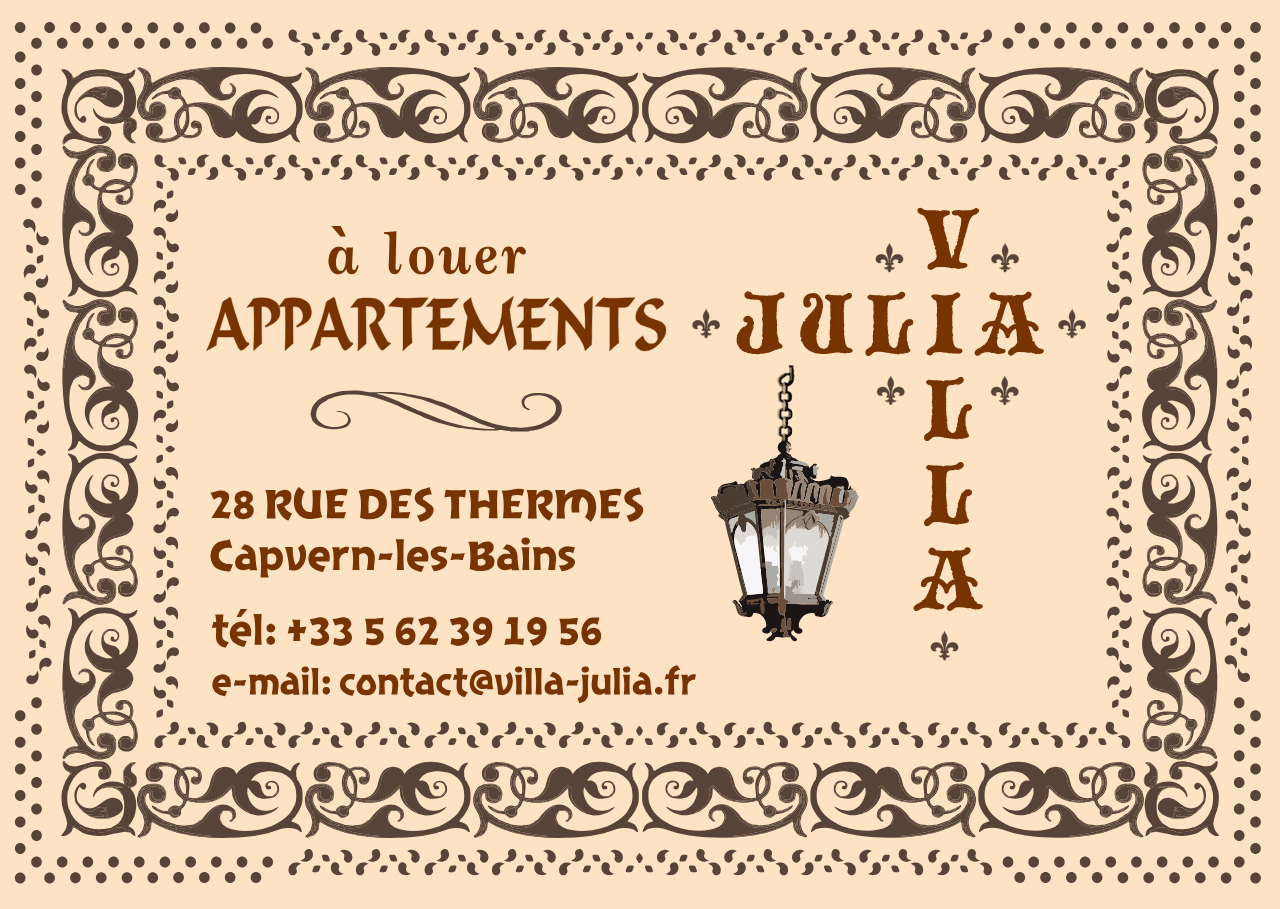
==== index.html @ 1af9531e "Add files via upload" ====
<!DOCTYPE html>
<html lang="fr">
<head>
    <meta charset="utf-8">
    <title>Villa Julia</title>
    <meta name="robots" content="index,follow">
    <meta name="description" id="description" property="description" content="Villa Julia">
    <meta name="viewport" content="width=device-width, initial-scale=1.0, maximum-scale=1.0, user-scalable=0">
    <style>
        body, html {
            margin: 0;
            padding: 0;
            width:100%;
            height: 100%;
            background:rgb(253,226,195);
        }

        img {width:100%;}
    </style>
</head>
<body>
    <img src="cartedevisite.svg">
</body>
</html>
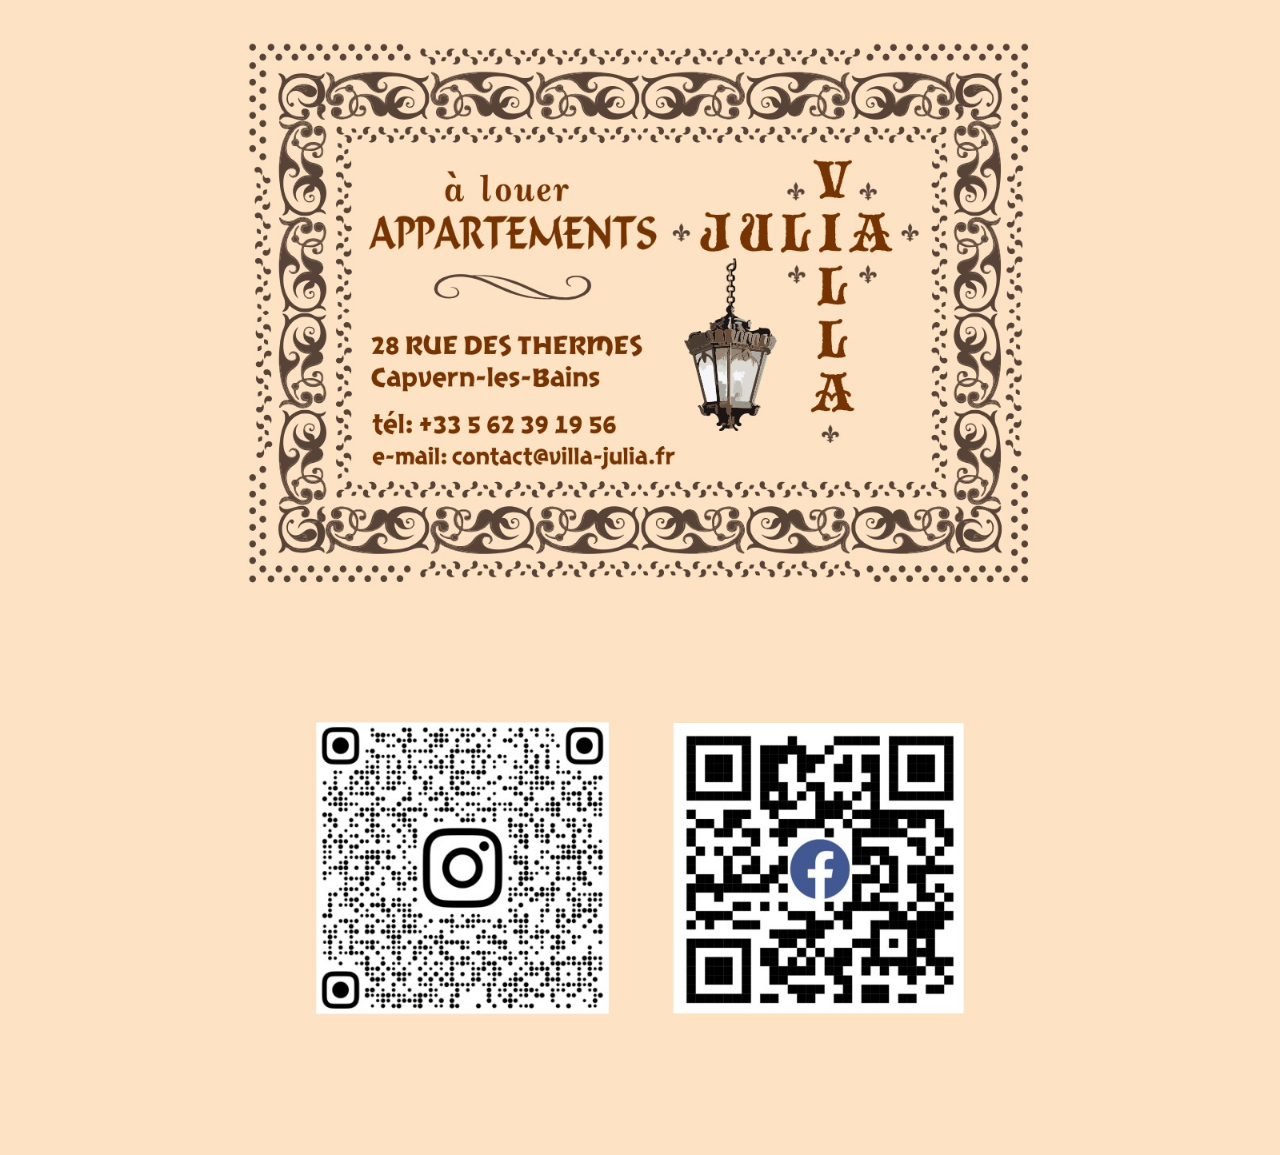
==== commit 01d7e0a8: "Add files via upload" ====
--- a/index.html
+++ b/index.html
@@ -13,12 +13,19 @@
             width:100%;
             height: 100%;
             background:rgb(253,226,195);
+            text-align:center;
         }
 
-        img {width:100%;}
+        img {width:800px;margin-top:30px;}
+
+        @media screen and (max-width: 800px) {
+            img{width:90%; margin:5%;}
+}
+
+
     </style>
 </head>
 <body>
-    <img src="cartedevisite.svg">
+    <img src="2.jpg">
 </body>
 </html>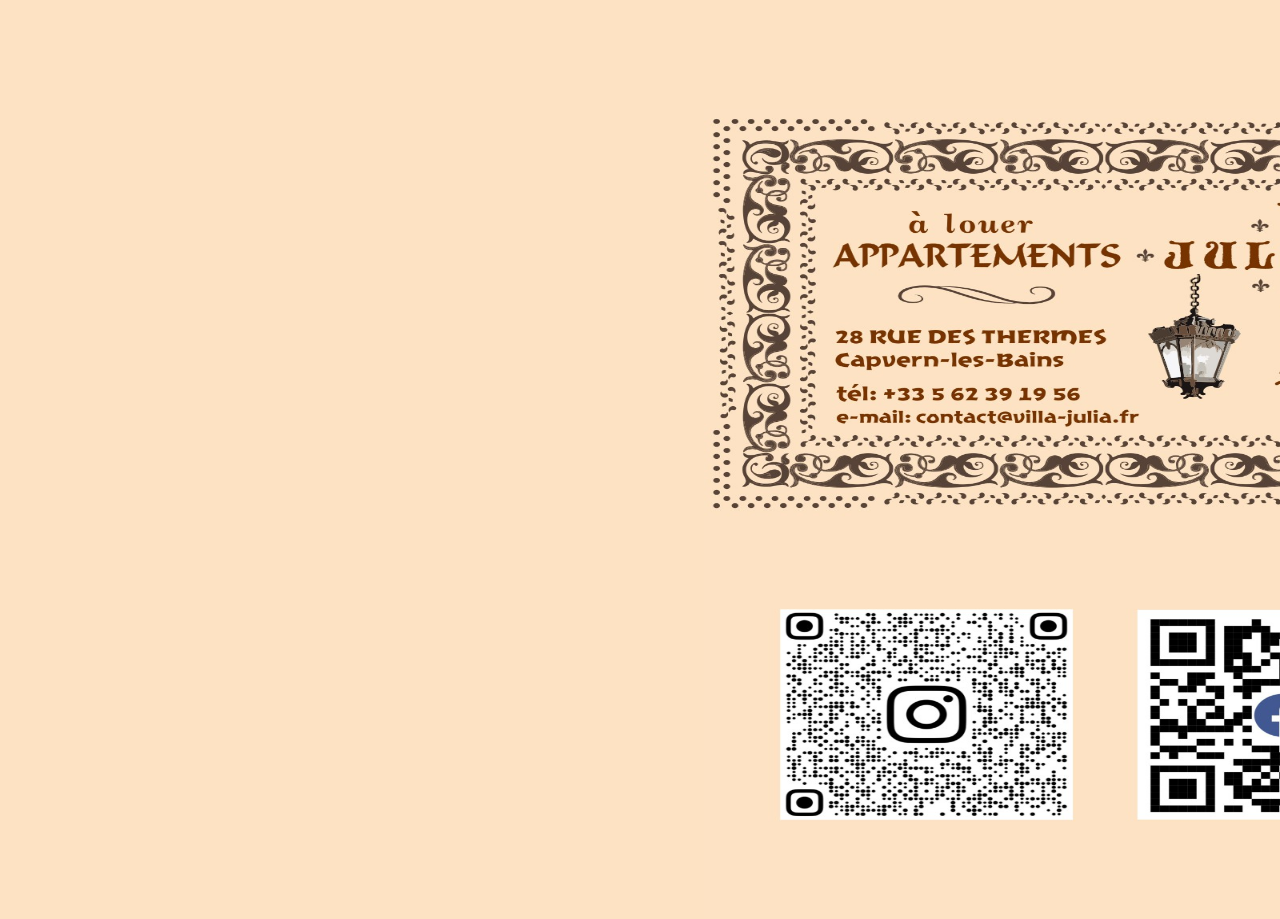
==== commit 2795cc3e: "Add files via upload" ====
--- a/index.html
+++ b/index.html
@@ -14,13 +14,12 @@
             height: 100%;
             background:rgb(253,226,195);
             text-align:center;
+            position:relative
         }
 
-        img {width:800px;margin-top:30px;}
+        img {position:absolute; margin:5%; width:800px; max-width:90%; max-height:90vh; top: 50%; transform: translateY(-50%) ;}
 
-        @media screen and (max-width: 800px) {
-            img{width:90%; margin:5%;}
-}
+
 
 
     </style>
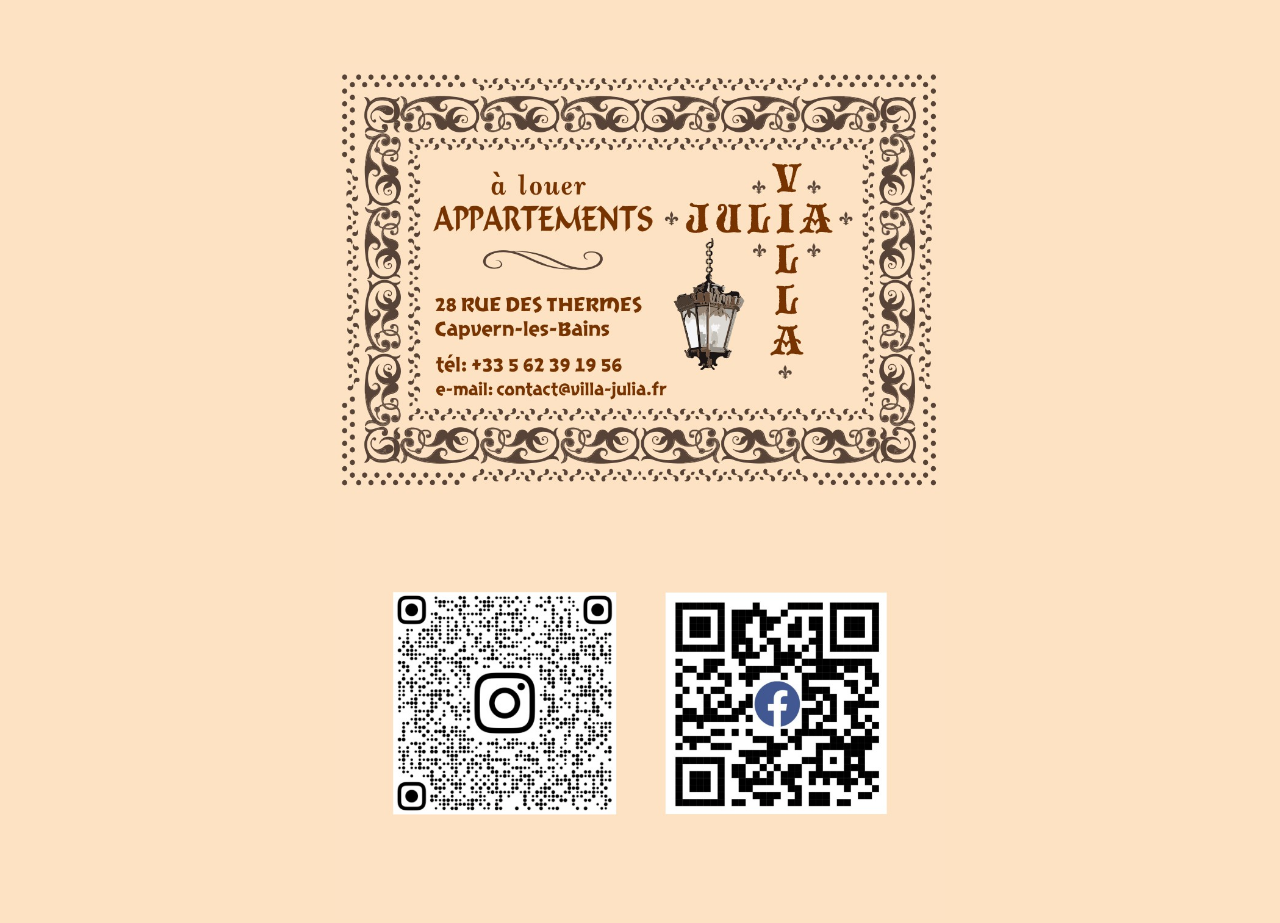
==== commit bb652c4d: "Add files via upload" ====
--- a/index.html
+++ b/index.html
@@ -14,10 +14,9 @@
             height: 100%;
             background:rgb(253,226,195);
             text-align:center;
-            position:relative
         }
 
-        img {position:absolute; margin:5%; width:800px; max-width:90%; max-height:90vh; top: 50%; transform: translateY(-50%) ;}
+        img {margin:5% auto 0 auto; max-width:100%; max-height:95vh; /* top: 50%; transform: translateY(-50%) ;*/ }
 
 
 
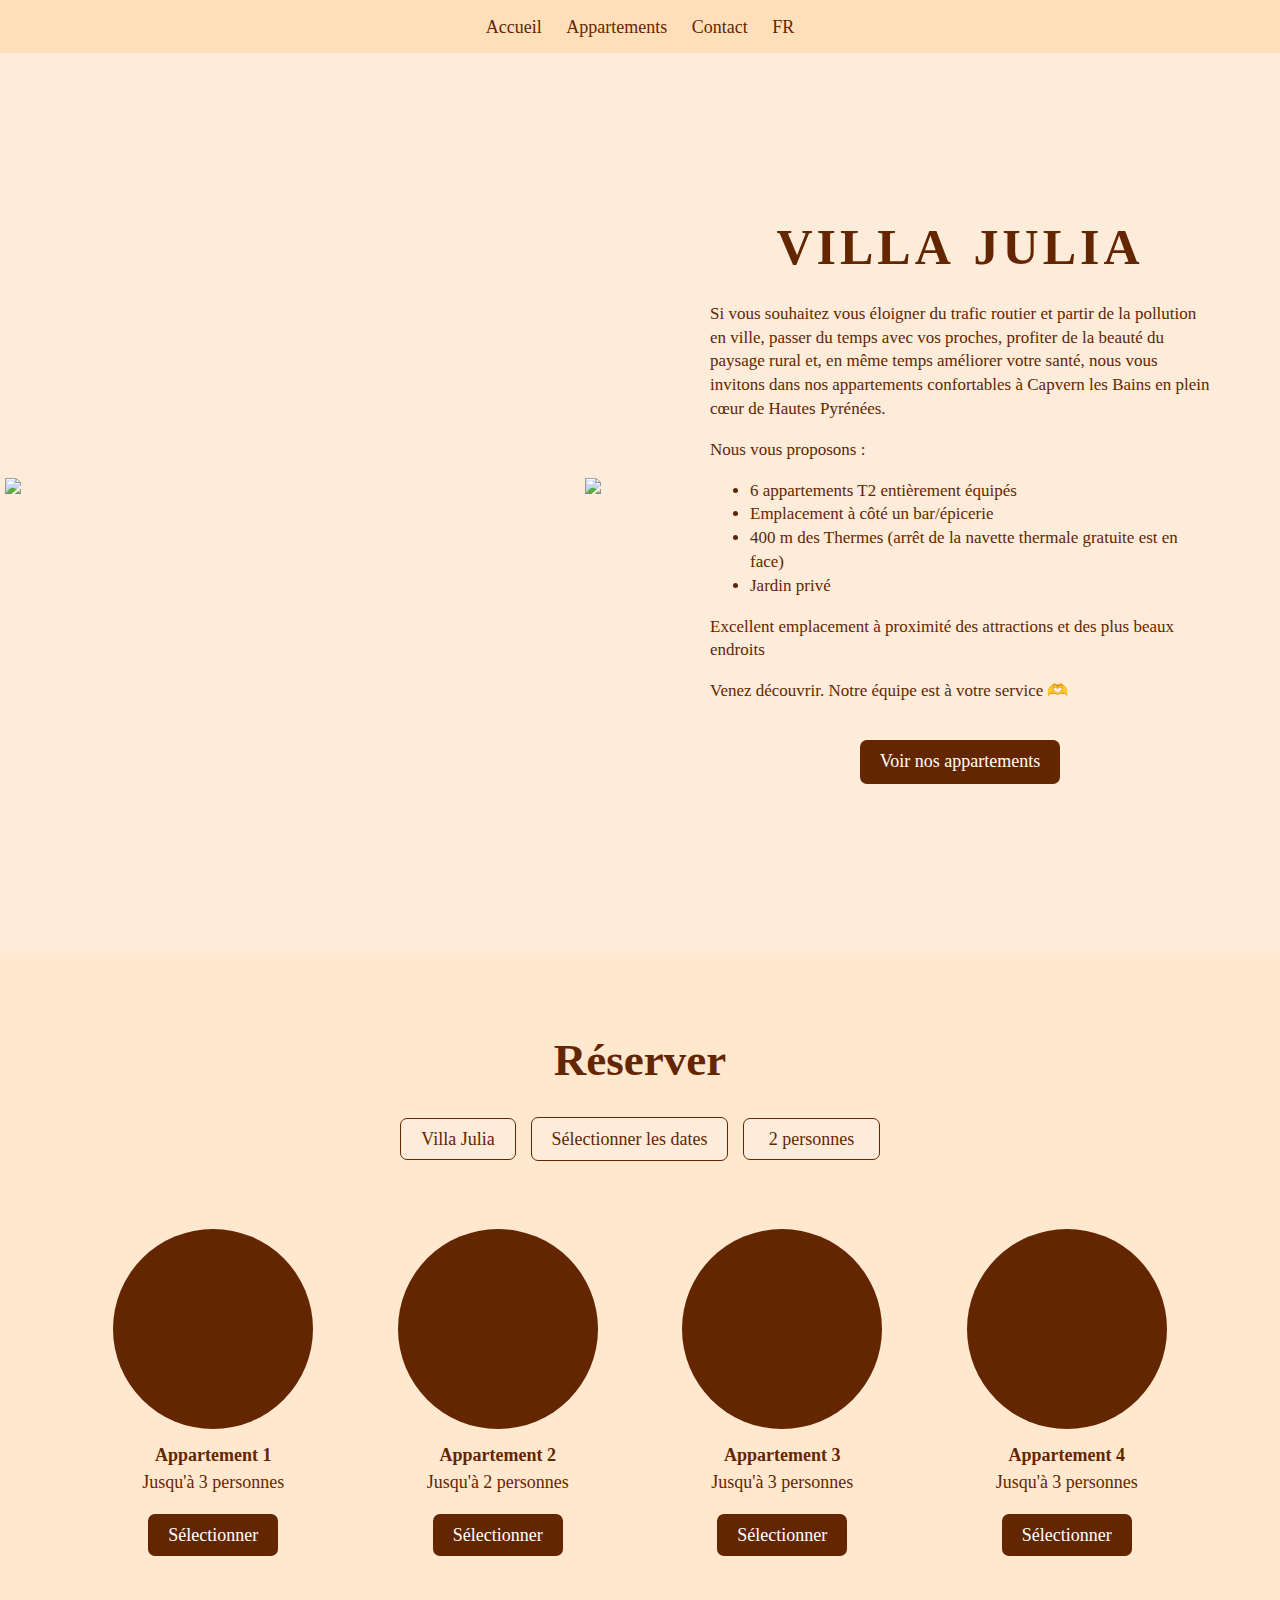
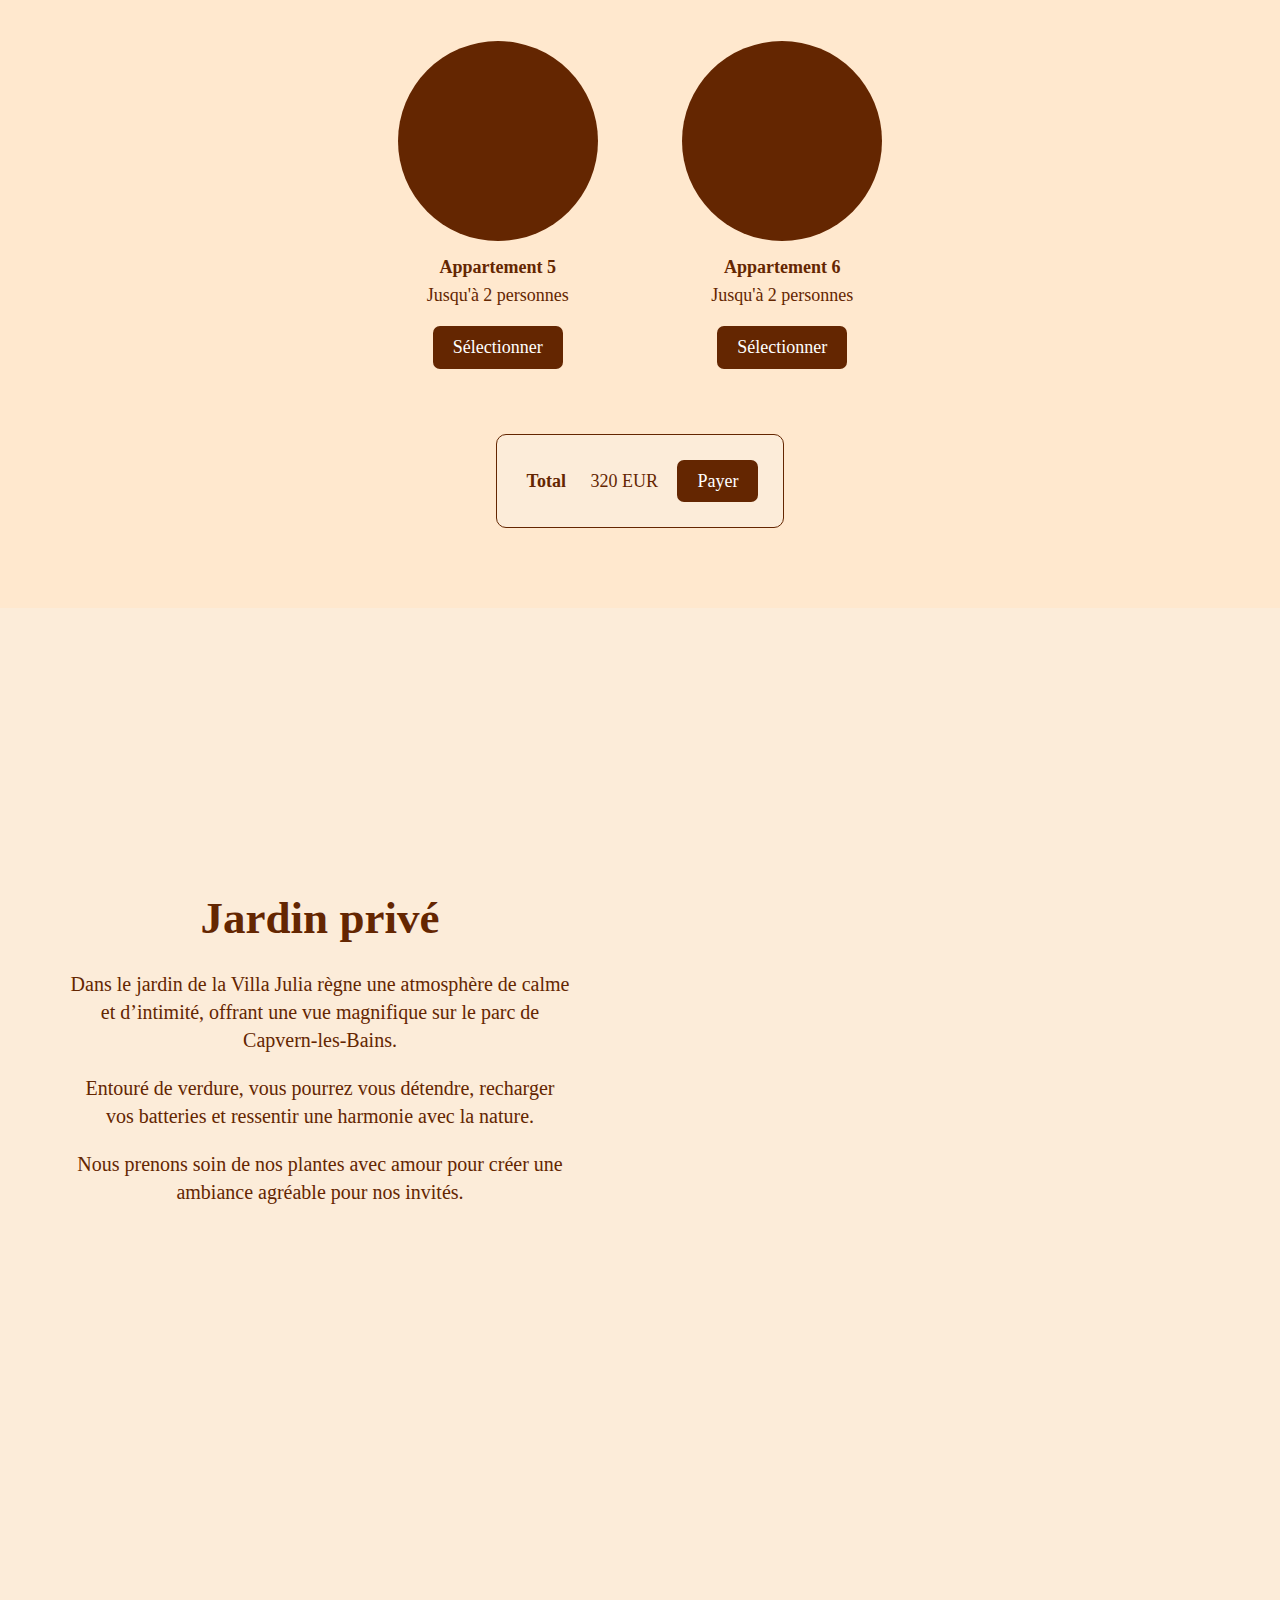
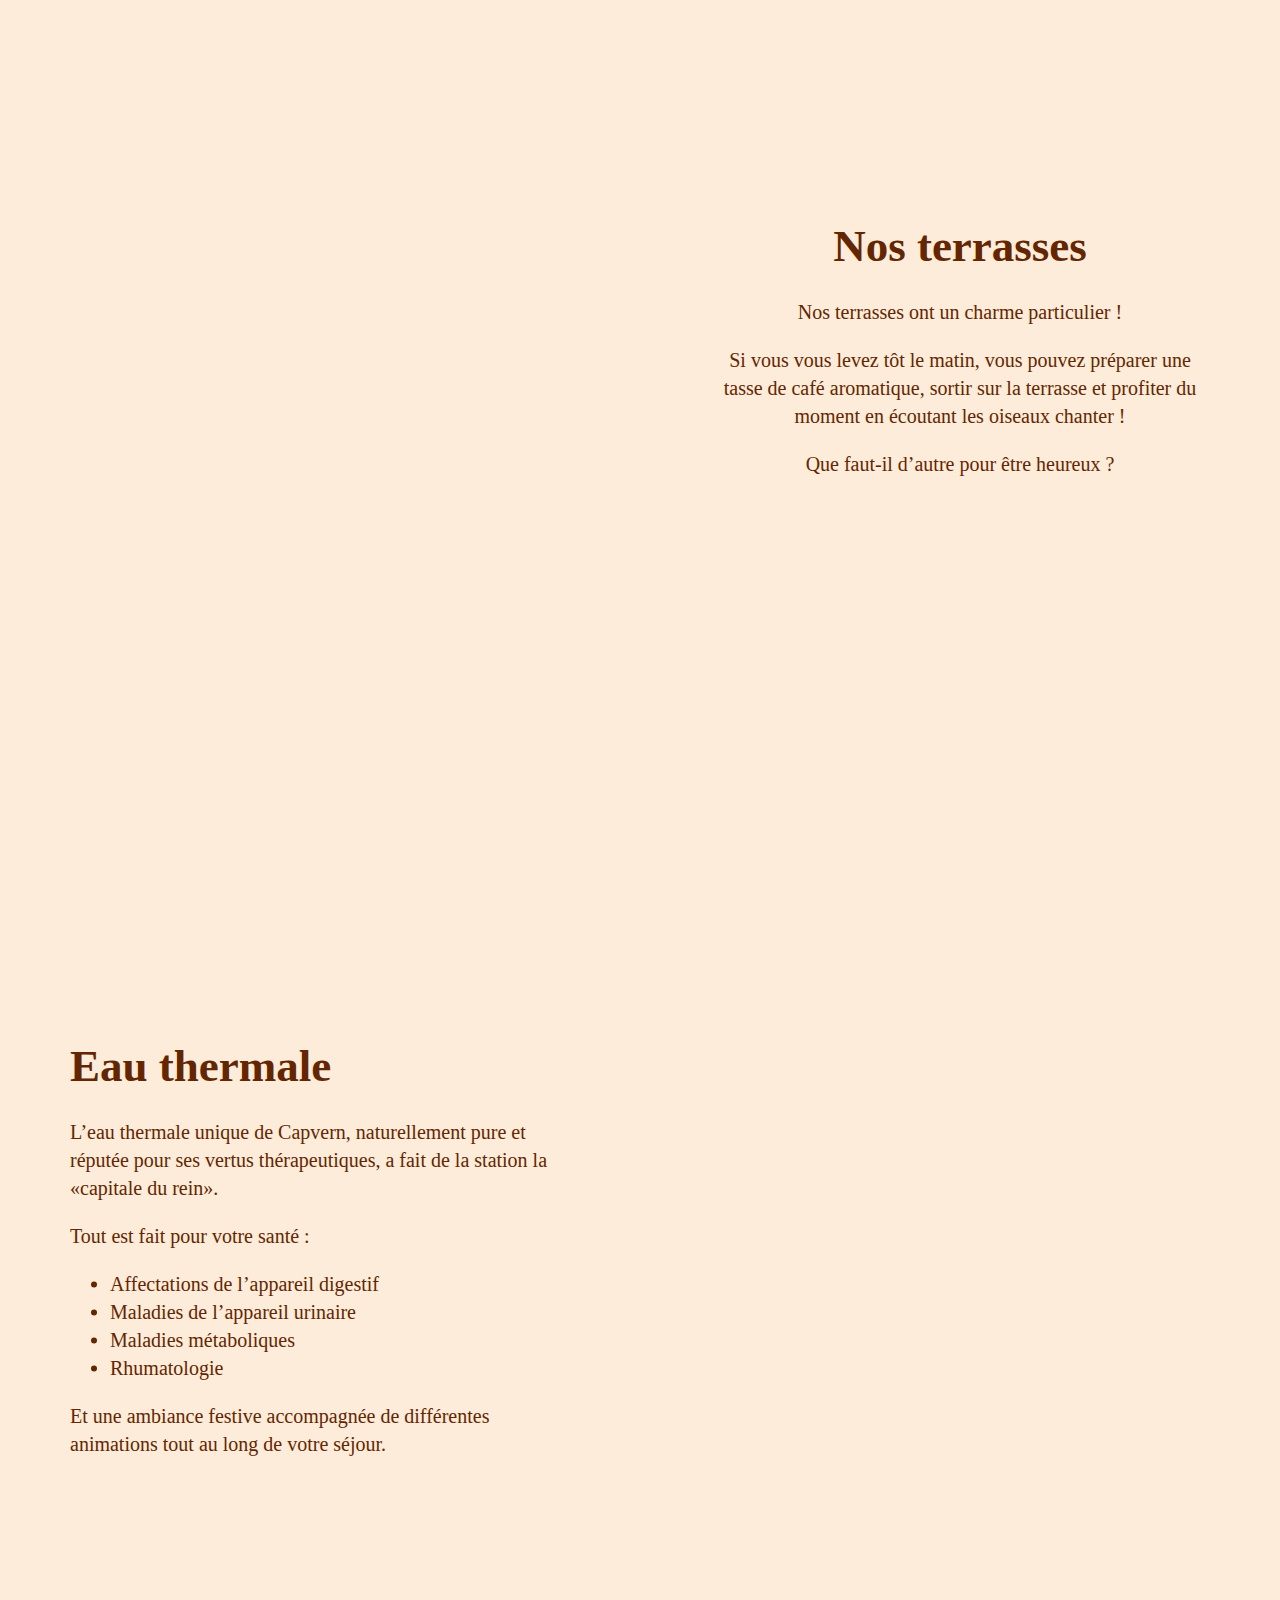
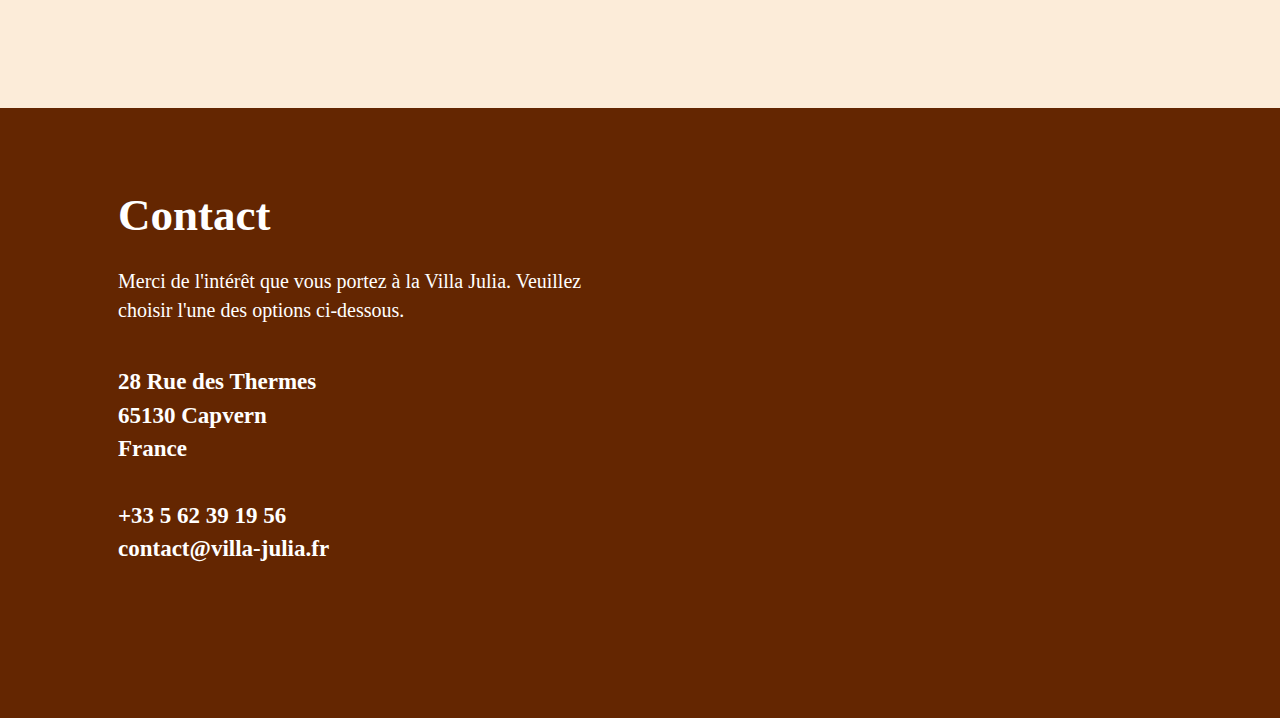
==== commit eb658cfd: "Add files via upload" ====
--- a/index.html
+++ b/index.html
@@ -1,29 +1,536 @@
 <!DOCTYPE html>
 <html lang="fr">
 <head>
-    <meta charset="utf-8">
-    <title>Villa Julia</title>
-    <meta name="robots" content="index,follow">
-    <meta name="description" id="description" property="description" content="Villa Julia">
-    <meta name="viewport" content="width=device-width, initial-scale=1.0, maximum-scale=1.0, user-scalable=0">
-    <style>
-        body, html {
-            margin: 0;
-            padding: 0;
-            width:100%;
-            height: 100%;
-            background:rgb(253,226,195);
-            text-align:center;
-        }
-
-        img {margin:5% auto 0 auto; max-width:100%; max-height:95vh; /* top: 50%; transform: translateY(-50%) ;*/ }
-
-
-
-
-    </style>
+<meta charset="utf-8">
+<title>Villa Julia</title>
+<meta name="robots" content="index,follow">
+<meta name="description" id="description" property="description" content="Villa Julia">
+<meta name="viewport" content="width=device-width, initial-scale=1.0, maximum-scale=1.0, user-scalable=0">
+<style>
+
+@font-face {
+  font-family: 'BlackmoorCom'; /* Nom que vous donnerez à la police */
+  src: url('BlackmoorCom/BlackmoorCom.woff2') format('woff2'), /* Chemin vers la police */
+       url('BlackmoorCom/BlackmoorCom.woff') format('woff'), /* Fournir plusieurs formats pour une meilleure compatibilité */
+       url('BlackmoorCom/BlackmoorCom.ttf') format('truetype');
+  font-weight: normal; /* Poids de la police */
+  font-style: normal; /* Style de la police */
+}
+
+:root {
+--beige: rgb(252, 236, 217);
+--beige2: rgb(255, 232, 206);
+--beige3: rgb(255, 223, 186);
+--bleu: rgb(0, 69, 92);
+--marron: rgb(100,38,1);
+}
+
+body, html {
+font-family: -apple-system, BlinkMacSystemFont, "Segoe UI", Roboto, Oxygen-Sans, Ubuntu, Cantarell, "Helvetica Neue", sans-serif;
+font-family: Georgia, "Palatino Linotype", "Book Antiqua", Palatino, "Cambria", "Garamond", "Bodoni MT", Times, "Times New Roman", serif;
+margin: 0;
+padding: 0;
+width:100%;
+height: 100%;
+background:var(--beige);
+line-height:0;
+}
+select {appearance: none; -moz-appearance: none; -webkit-appearance: none; border: 0; padding: 0; margin: 0; background: transparent; color: inherit; font-family: Georgia, "Palatino Linotype", "Book Antiqua", Palatino, "Cambria", "Garamond", "Bodoni MT", Times, "Times New Roman", serif; }
+a {text-decoration:none; color:white;}
+
+h1 {font-family: Georgia, "Palatino Linotype", "Book Antiqua", Palatino, "Cambria", "Garamond", "Bodoni MT", Times, "Times New Roman", serif; font-size:45px;  color:var(--marron); padding:0; margin:0; line-height:120%; margin-bottom:25px; }
+
+.photobg {position:relative; margin:0; width:50%; height:100vh; display:inline-block;  background-position: center; background-repeat: no-repeat; background-size: cover;}
+.bloc {position:relative; margin:0; width:50%; height:100vh; display:inline-block;  text-align:center;}
+.contenu {  margin:0 auto; width:500px; font-size:20px; color: var(--marron); line-height:1.4em; }
+.contenu img { width:200px; margin-bottom:15px;  }
+.mobile {display:none;}
+
+/* slider */
+.slider .precedent {position:absolute; top:calc(50% - 25px); left:5px; width:50px; cursor:pointer; }
+.slider .suivant {position:absolute; top:calc(50% - 25px); right:5px; width:50px; cursor:pointer; }
+
+@media screen and (min-width: 750px) {
+  .contenu {position:absolute; left:50%; top: 50%; transform: translateX(-50%) translateY(-50%) ;}
+}
+
+@media screen and (max-width: 1150px) {.contenu {width:400px;}}
+@media screen and (max-width: 950px) {.contenu {width:300px;}}
+
+@media screen and (max-width: 750px) {
+  .photobg {width:100%; height:100vh;}
+  .bloc {width:100%; height:auto; padding:0; margin:0; }
+  .contenu {width:calc(100% - 50px); padding:50px 25px; margin:0; }
+  .pc {display:none;}
+  .mobile {display:block;}
+  h1 {font-size:35px;}
+}
+
+.btn {display:inline-block; background:var(--marron); color:white; padding:10px 20px; margin:5px;  border-radius:7px; text-align:center;  }
+.btn-light {background:var(--beige); border:solid 1px var(--marron); color:var(--marron); }
+.btn:hover { cursor:pointer;}
+
+
+#menu {z-index:100; width:100%; background:var(--beige3); padding:25px 0; color:var(--marron); font-weight:400; font-size:18px; text-align:center; }
+#menu div, #menu a {margin:1px 10px; color:var(--marron); vertical-align:middle; display:inline-block; }
+#menu span:hover, #menu a:hover {cursor:pointer; /*border-bottom:solid 2px white;*/ text-decoration:underline;  }
+
+#accueil {text-align:center;}
+#accueil h1 {font-family: 'BlackmoorCom', Georgia, "Palatino Linotype", "Book Antiqua", Palatino, "Cambria", "Garamond", "Bodoni MT", Times, "Times New Roman", serif; text-transform:uppercase; font-size:50px;  letter-spacing:4px; word-spacing:5px; margin-bottom:25px; text-align:center;}
+#accueil .contenu {font-size:17px;}
+#accueil .btn {margin-top:20px; font-size:18px;}
+#accueil p, ul {text-align:left;}
+
+@media screen and (max-width: 700px) {
+#accueil h1 {font-size:45px;}
+}
+
+
+
+#apppartements { color:var(--marron); width:calc(100% - 80px); background:var(--beige2); text-align:center; padding:80px 40px; font-size:18px; line-height:125%;  }
+#apppartements a {color:var(--marron); }
+#apppartements .appartement {width:200px; margin:40px; display:inline-block;}
+#apppartements .appartement .photo {width:200px; height:200px; border-radius:50%; background:var(--marron); margin-bottom:15px; background-position: center; background-repeat: no-repeat; background-size: cover; }
+#apppartements .appartement .titre {margin-bottom:5px; font-weight:600;}
+#apppartements .appartement .soustitre {margin-bottom:15px;}
+#apppartements .btn {font-size:18px;}
+#apppartements #total {display:inline-block; background:var(--beige); border:solid 1px var(--marron); border-radius:10px; margin-top:20px; padding: 20px 20px 20px 30px; }
+#apppartements #total #devise {margin-right:10px; }
+#apppartements #total .titre {/*font-size:25px;*/ font-weight:900; margin-right:20px;}
+
+@media screen and (max-width: 700px) {
+#apppartements {width:100%;padding:50px 0;}
+#apppartements .appartement {width:calc(50% - 40px); margin:30px 10px; padding:0; }
+#apppartements .appartement .photo {border-radius:10px; width:100%; height:250px; /*width:150px; height:150px; margin: 0 auto 15px auto;*/} 
+}
+
+
+#calendrier { text-align:left; background:var(--beige); border:solid 1px var(--marron); margin:5px auto; padding:20px 10px 10px 10px; border-radius:10px; display:none; position:relative; width:280px; -webkit-touch-callout: none; -webkit-user-select: none; -khtml-user-select: none; -moz-user-select: none; -ms-user-select: none; user-select: none;}
+
+#calendrier #mois {text-transform:capitalize; text-align:center; font-weight:900; margin:0 10px 20px 10px;}
+#calendrier #mois-precedent, #calendrier #mois-suivant { cursor:pointer;  }
+#calendrier #mois-precedent {position:absolute; top:20px; left:20px;}
+#calendrier #mois-suivant {position:absolute; top:20px; right:20px;}
+
+#calendrier .semaine {width:40px; height:25px; display:inline-block; text-align:center;}
+#calendrier #espace {height:30px; display:none; vertical-align:middle; }
+
+#calendrier .date {width:40px; padding:7px 0; display:inline-block; text-align:center; font-weight:900; opacity:0.25; }
+
+#calendrier .noir {opacity:1;  }
+#calendrier .noir:hover{background:rgba(0,0,0,0.05); border-radius:10px; cursor:pointer; }
+
+#calendrier .btn {width:calc(100% - 50px); margin-top:20px; }
+
+
+
+
+#contact {background:var(--marron); color:white; text-align:center; padding:80px 0; }
+#contact .texte{width:500px;  display:inline-block; vertical-align:top; text-align:left; margin-right:20px;  }
+#contact iframe{width:500px; border-radius:10px; margin:0 0 0 20px; }
+#contact h1 {margin-top:0; padding-top:0; color:white; }
+#contact p {font-weight:300; font-size:20px; line-height:145%; margin-bottom:40px; }
+#contact h3 {line-height:145%; font-size:23px;}
+
+@media screen and (max-width: 1200px) {
+  #contact .texte {display:block; margin:0 auto 50px auto; }
+  #contact iframe {margin:0; }
+}
+
+@media screen and (max-width: 650px) {
+  #contact {padding:50px 0;}
+  #contact .texte {margin:25px; width:calc(100% - 50px);}
+  #contact iframe {margin:25px; width:calc(100% - 50px); }
+}
+
+
+
+
+</style>
 </head>
 <body>
-    <img src="2.jpg">
+
+
+<!-- --------------------------------------------------------------- -->
+
+
+<div id="menu">
+<a href="">Accueil</a>
+<a href="#appartements">Appartements</a>
+<a href="#contact">Contact</a>
+<div>FR</div>
+</div>
+
+
+<!-- --------------------------------------------------------------- -->
+
+<div id="accueil">
+<div id="slider-accueil" class="photobg slider"></div><!--
+--><div id="villajulia" class="bloc">
+
+<div class="contenu">
+<!--img src="logo.png"-->
+<h1>Villa Julia</h1>
+<p>Si vous souhaitez vous éloigner du trafic routier et partir de la pollution en ville, passer du temps avec vos proches, profiter de la beauté du paysage rural et, en même temps améliorer votre santé, nous vous invitons dans nos appartements confortables à Capvern les Bains en plein cœur de Hautes Pyrénées.</p>
+<p>Nous vous proposons :</p>
+<ul>
+<li>6 appartements T2 entièrement équipés</li> 
+<li>Emplacement à côté un bar/épicerie</li>
+<li>400 m des Thermes (arrêt de la navette thermale gratuite est en face)</li>
+<li>Jardin privé </li>
+</ul>       
+<p>Excellent emplacement à proximité des attractions et des plus beaux endroits</p>
+<p>Venez découvrir. Notre équipe est à votre service 🫶</p>
+<a class="btn" href="#apppartements">Voir nos appartements</a>
+</div>
+
+</div>
+</div><!--
+
+
+ --------------------------------------------------------------- 
+
+
+
+--><div id="apppartements">
+
+  <h1>Réserver</h1>
+
+  <select class="btn btn-light">
+    <option value="villajulia" selected>Villa Julia</option>
+  </select>
+
+  <div id="bouton-reserver"  class="btn btn-light">Sélectionner les dates</div>
+
+<select class="btn btn-light">
+  <option value="1">1 personne</option>
+  <option value="2" selected>2 personnes</option>
+  <option value="3">3 personnes</option>
+  <option value="4">4 personnes</option>
+  <option value="5">5 personnes</option>
+  <option value="6">6 personnes</option>
+  <option value="7">7 personnes</option>
+  <option value="8">8 personnes</option>
+  <option value="9">9 personnes</option>
+  <option value="10">10 personnes</option>
+</select>
+
+<div id="calendrier">
+  <div id="mois-precedent"><</div>
+  <div id="mois"></div>
+  <div id="mois-suivant">></div>
+  <div id="semaine"></div>
+  <div id="dates"></div>
+  <div id="bouton-reserver" class="btn">Enregistrer</div>
+  </div>
+
+
+<br><br>
+
+
+
+
+<div class="appartement">
+  <div class="photo" style="background-image:url('apt1.jpg');  "></div>
+  <div class="titre">Appartement 1</div>
+  <div class="soustitre">Jusqu'à 3 personnes</div>
+  <div class="btn">Sélectionner</div>
+  </div>
+  
+  
+  
+  
+  <div class="appartement">
+  <div class="photo" style="background-image:url('apt2.jpg');  "></div>
+  <div class="titre">Appartement 2</div>
+  <div class="soustitre">Jusqu'à 2 personnes</div>
+  <div class="btn">Sélectionner</div>
+  </div>
+  
+  
+  
+  
+  <div class="appartement">
+  <div class="photo" style="background-image:url('apt3.jpg');  "></div>
+  <div class="titre">Appartement 3</div>
+  <div class="soustitre">Jusqu'à 3 personnes</div>
+  <div class="btn">Sélectionner</div>
+  </div>
+  
+  
+  
+  
+  <div class="appartement">
+  <div class="photo" style="background-image:url('apt4.jpg');  "></div>
+  <div class="titre">Appartement 4</div>
+  <div class="soustitre">Jusqu'à 3 personnes</div>
+  <div class="btn">Sélectionner</div>
+  </div>
+  
+  
+  
+  
+  <div class="appartement">
+  <div class="photo" style="background-image:url('apt5.jpg');  "></div>
+  <div class="titre">Appartement 5</div>
+  <div class="soustitre">Jusqu'à 2 personnes</div>
+  <div class="btn">Sélectionner</div>
+  </div>
+  
+  
+  
+  
+  <div class="appartement">
+  <div class="photo" style="background-image:url('apt6.jpg');  "></div>
+  <div class="titre">Appartement 6</div>
+  <div class="soustitre">Jusqu'à 2 personnes</div>
+  <div class="btn">Sélectionner</div>
+  </div>
+
+
+  <br>
+
+
+<div id="total">
+<span class="titre">Total</span>
+<span id="montant">320</span>
+<span id="devise">EUR</span>  
+<div class="btn">Payer</div>
+</div>
+
+
+</div>
+
+
+
+
+<!-- --------------------------------------------------------------- -->
+
+
+
+<div class="bloc">
+
+<div class="contenu">
+
+<h1>Jardin privé</h1>
+<p>Dans le jardin de la Villa Julia règne une atmosphère de calme et d’intimité, offrant une vue magnifique sur le parc de Capvern-les-Bains. </p>
+<p>Entouré de verdure, vous pourrez vous détendre, recharger vos batteries et ressentir une harmonie avec la nature. </p>
+<p>Nous prenons soin de nos plantes avec amour pour créer une ambiance agréable pour nos invités.</p>
+</div>
+
+</div><!--
+--><div class="photobg" style="background-image:url('jardin.jpg'); background-position: top;  "></div><!--
+
+
+
+---------------------------------------------------------------
+
+
+--><div class="bloc mobile">
+
+  <div class="contenu">
+    <h1>Nos terrasses</h1>
+<p>Nos terrasses ont un charme particulier !</p> 
+<p>Si vous vous levez tôt le matin, vous pouvez préparer une tasse de café aromatique, sortir sur la terrasse et profiter du moment en écoutant les oiseaux chanter !</p>                    
+<p>Que faut-il d’autre pour être heureux ?</p>
+</div>
+
+</div>
+</div><!--
+
+
+--><div class="photobg" style="background-image:url('terrasse.jpg');"></div><!--
+
+--><div class="bloc pc">
+
+<div class="contenu">
+    <h1>Nos terrasses</h1>
+<p>Nos terrasses ont un charme particulier !</p> 
+<p>Si vous vous levez tôt le matin, vous pouvez préparer une tasse de café aromatique, sortir sur la terrasse et profiter du moment en écoutant les oiseaux chanter !</p>                    
+<p>Que faut-il d’autre pour être heureux ?</p>
+</div>
+
+</div>
+</div><!--
+
+
+ --------------------------------------------------------------- 
+
+
+--><div class="bloc">
+
+<div class="contenu" style="text-align:left;">
+
+<h1>Eau thermale</h1>
+
+<p>L’eau thermale unique de Capvern, naturellement pure et réputée pour ses vertus thérapeutiques, a fait de la station la «capitale du rein».</p>
+
+<p>Tout est fait pour votre santé :</p>
+
+<ul>
+<li>Affectations de l’appareil digestif</li>
+<li>Maladies de l’appareil urinaire</li>
+<li>Maladies métaboliques</li>
+<li>Rhumatologie</li>
+</ul>
+
+<p>Et une ambiance festive accompagnée de différentes animations tout au long de votre séjour.</p> 
+
+
+</div>
+
+</div><!--
+--><div class="photobg" style="background-image:url('thermes.jpg');  "></div><!--
+
+
+ --------------------------------------------------------------- 
+
+
+--><div id="contact">
+
+<div class="texte">
+<h1>Contact</h1>
+<p>Merci de l'intérêt que vous portez à la Villa Julia. Veuillez choisir l'une des options ci-dessous.</p>
+
+<h3>
+28 Rue des Thermes<br>
+65130 Capvern<br>
+France<br>
+<br>
++33 5 62 39 19 56<br>
+contact@villa-julia.fr
+</h3>
+</div>
+
+<iframe src="https://www.google.com/maps/embed?pb=!1m14!1m8!1m3!1d182.0144920058703!2d0.308665!3d43.120655000000006!3m2!1i1024!2i768!4f13.1!3m3!1m2!1s0x12a84b0012371f8b%3A0x85b29ae67cb67532!2sVilla%20Julia!5e0!3m2!1sen!2sch!4v1723615056242!5m2!1sen!2sch" width="600" height="450" style="border:0;" allowfullscreen="" loading="lazy" referrerpolicy="no-referrer-when-downgrade"></iframe>
+</div>
+
+
+
+<!-- --------------------------------------------------------------- -->
+
+
+
+<script>
+
+// slider accueil ---------------------------------------------------------------------------------
+const tableau_accueil = [
+'url(facade.jpg)',
+'url(entree.jpg)',
+'url(jardin.jpg)',
+'url(terrasse.jpg)',
+];
+
+console.log(tableau_accueil[3]);
+
+
+let index_accueil = 0;
+const slider_accueil = document.getElementById('slider-accueil');
+
+function slider_suivant() {
+index_accueil += 1;
+if (index_accueil >= tableau_accueil.length) {index_accueil = 0;}
+slider_accueil.style.backgroundImage = tableau_accueil[index_accueil];
+}
+
+function slider_precedent() {
+index_accueil -= 1;
+if (index_accueil < 0) {index_accueil = tableau_accueil.length-1; }
+slider_accueil.style.backgroundImage = tableau_accueil[index_accueil];
+}
+
+slider_suivant();
+let interval_slider = setInterval(slider_suivant, 3000);
+
+slider_accueil.addEventListener('click', function(event) {
+  clearInterval(interval_slider);
+  if (event.target.classList.contains('suivant')) {
+    slider_suivant();
+  }
+  if (event.target.classList.contains('precedent')) {
+    slider_precedent();
+  }
+});
+
+
+// boutons sliders -------------------------------------------------------------------------------
+document.querySelectorAll('.slider').forEach(slider => {
+slider.innerHTML += '<img class="precedent" src="precedent.svg"><img class="suivant" src="suivant.svg">';
+});
+
+
+// calendrier --------------------------------------------------------------------------------------
+
+let options,contenu,date,div;
+// let options = { weekday: 'long', year: 'numeric', month: 'long', day: 'numeric' };
+
+// jours de la semaine
+date = new Date(2024, 0, 0);
+for (let i = 0; i <= 6; i++) {
+date.setDate(date.getDate() + 1);
+contenu = date.toLocaleDateString('default', { weekday: 'long' }).substring(0, 2);
+div = document.createElement('div');
+div.textContent = contenu;
+div.classList.add("semaine");
+document.getElementById('semaine').appendChild(div);
+}
+
+// générer calendrer 
+date = new Date();
+aujourdhui = new Date();
+aujourdhui.setHours(0, 0, 0, 0);
+
+function generer_calendrier(date) {
+
+document.getElementById("mois").innerHTML = "";
+document.getElementById("dates").innerHTML = "";
+
+document.getElementById('mois').textContent = date.toLocaleDateString('default', { year: 'numeric', month: 'long' });
+
+let premierjour = new Date(date.getFullYear(), date.getMonth(), 1);
+let dernierjour = new Date(date.getFullYear(), date.getMonth() + 1, 0);
+
+let espace = document.createElement('div');
+espace.id = "espace";
+if (premierjour.getDay() === 2) { espace.style.cssText = 'display:inline-block; width:40px;'; }
+if (premierjour.getDay() === 3) { espace.style.cssText = 'display:inline-block; width:80px;'; }
+if (premierjour.getDay() === 4) { espace.style.cssText = 'display:inline-block; width:120px;'; }
+if (premierjour.getDay() === 5) { espace.style.cssText = 'display:inline-block; width:160px;'; }
+if (premierjour.getDay() === 6) { espace.style.cssText = 'display:inline-block; width:200px;'; }
+if (premierjour.getDay() === 0) { espace.style.cssText = 'display:inline-block; width:240px;'; }
+document.getElementById('dates').appendChild(espace);
+
+let i = premierjour;
+while (i <= dernierjour) {
+let contenu = i.toLocaleString('default', { day: 'numeric' });
+let div = document.createElement('div');
+div.textContent = contenu;
+div.classList.add("date");
+if (i.getTime() >= aujourdhui.getTime()) {div.classList.add('noir');}
+document.getElementById('dates').appendChild(div);
+i.setDate(i.getDate() + 1);
+}
+
+}
+
+generer_calendrier(date);
+
+// générer mois suivant 
+document.getElementById('mois-suivant').addEventListener('click', function() { date.setMonth(date.getMonth() + 1); generer_calendrier(date); });
+
+// générer mois précédent 
+document.getElementById('mois-precedent').addEventListener('click', function() { date.setMonth(date.getMonth() - 1); generer_calendrier(date); });
+
+// bouton calendrier-reserver 
+document.getElementById('bouton-reserver').addEventListener('click', function() {
+    document.getElementById('calendrier').style.display = 'block';
+});
+
+
+
+
+</script>
+
+
 </body>
 </html>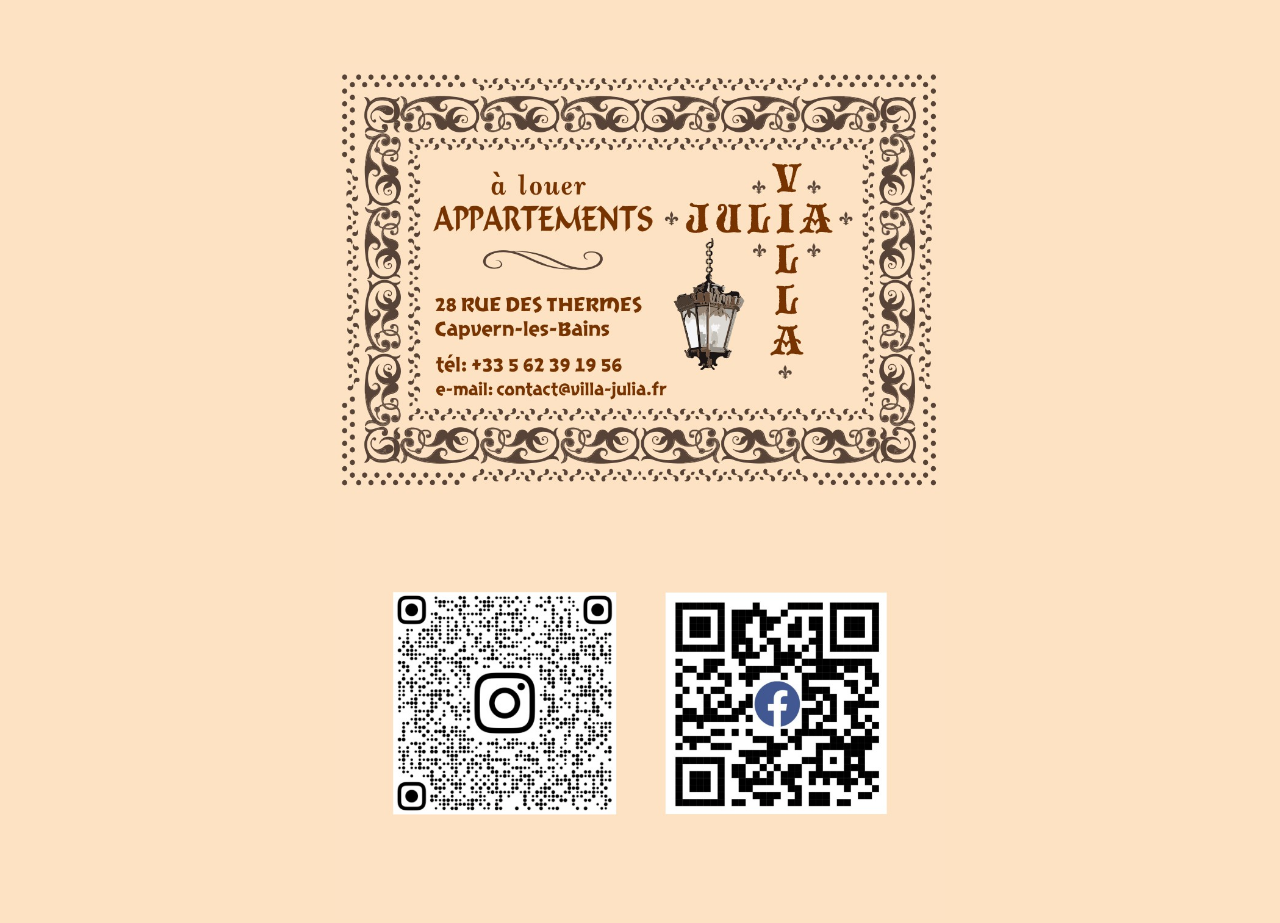
==== commit 90142caf: "Add files via upload" ====
--- a/index.html
+++ b/index.html
@@ -1,536 +1,29 @@
 <!DOCTYPE html>
 <html lang="fr">
 <head>
-<meta charset="utf-8">
-<title>Villa Julia</title>
-<meta name="robots" content="index,follow">
-<meta name="description" id="description" property="description" content="Villa Julia">
-<meta name="viewport" content="width=device-width, initial-scale=1.0, maximum-scale=1.0, user-scalable=0">
-<style>
+    <meta charset="utf-8">
+    <title>Villa Julia</title>
+    <meta name="robots" content="index,follow">
+    <meta name="description" id="description" property="description" content="Villa Julia">
+    <meta name="viewport" content="width=device-width, initial-scale=1.0, maximum-scale=1.0, user-scalable=0">
+    <style>
+        body, html {
+            margin: 0;
+            padding: 0;
+            width:100%;
+            height: 100%;
+            background:rgb(253,226,195);
+            text-align:center;
+        }
 
-@font-face {
-  font-family: 'BlackmoorCom'; /* Nom que vous donnerez à la police */
-  src: url('BlackmoorCom/BlackmoorCom.woff2') format('woff2'), /* Chemin vers la police */
-       url('BlackmoorCom/BlackmoorCom.woff') format('woff'), /* Fournir plusieurs formats pour une meilleure compatibilité */
-       url('BlackmoorCom/BlackmoorCom.ttf') format('truetype');
-  font-weight: normal; /* Poids de la police */
-  font-style: normal; /* Style de la police */
-}
-
-:root {
---beige: rgb(252, 236, 217);
---beige2: rgb(255, 232, 206);
---beige3: rgb(255, 223, 186);
---bleu: rgb(0, 69, 92);
---marron: rgb(100,38,1);
-}
-
-body, html {
-font-family: -apple-system, BlinkMacSystemFont, "Segoe UI", Roboto, Oxygen-Sans, Ubuntu, Cantarell, "Helvetica Neue", sans-serif;
-font-family: Georgia, "Palatino Linotype", "Book Antiqua", Palatino, "Cambria", "Garamond", "Bodoni MT", Times, "Times New Roman", serif;
-margin: 0;
-padding: 0;
-width:100%;
-height: 100%;
-background:var(--beige);
-line-height:0;
-}
-select {appearance: none; -moz-appearance: none; -webkit-appearance: none; border: 0; padding: 0; margin: 0; background: transparent; color: inherit; font-family: Georgia, "Palatino Linotype", "Book Antiqua", Palatino, "Cambria", "Garamond", "Bodoni MT", Times, "Times New Roman", serif; }
-a {text-decoration:none; color:white;}
-
-h1 {font-family: Georgia, "Palatino Linotype", "Book Antiqua", Palatino, "Cambria", "Garamond", "Bodoni MT", Times, "Times New Roman", serif; font-size:45px;  color:var(--marron); padding:0; margin:0; line-height:120%; margin-bottom:25px; }
-
-.photobg {position:relative; margin:0; width:50%; height:100vh; display:inline-block;  background-position: center; background-repeat: no-repeat; background-size: cover;}
-.bloc {position:relative; margin:0; width:50%; height:100vh; display:inline-block;  text-align:center;}
-.contenu {  margin:0 auto; width:500px; font-size:20px; color: var(--marron); line-height:1.4em; }
-.contenu img { width:200px; margin-bottom:15px;  }
-.mobile {display:none;}
-
-/* slider */
-.slider .precedent {position:absolute; top:calc(50% - 25px); left:5px; width:50px; cursor:pointer; }
-.slider .suivant {position:absolute; top:calc(50% - 25px); right:5px; width:50px; cursor:pointer; }
-
-@media screen and (min-width: 750px) {
-  .contenu {position:absolute; left:50%; top: 50%; transform: translateX(-50%) translateY(-50%) ;}
-}
-
-@media screen and (max-width: 1150px) {.contenu {width:400px;}}
-@media screen and (max-width: 950px) {.contenu {width:300px;}}
-
-@media screen and (max-width: 750px) {
-  .photobg {width:100%; height:100vh;}
-  .bloc {width:100%; height:auto; padding:0; margin:0; }
-  .contenu {width:calc(100% - 50px); padding:50px 25px; margin:0; }
-  .pc {display:none;}
-  .mobile {display:block;}
-  h1 {font-size:35px;}
-}
-
-.btn {display:inline-block; background:var(--marron); color:white; padding:10px 20px; margin:5px;  border-radius:7px; text-align:center;  }
-.btn-light {background:var(--beige); border:solid 1px var(--marron); color:var(--marron); }
-.btn:hover { cursor:pointer;}
-
-
-#menu {z-index:100; width:100%; background:var(--beige3); padding:25px 0; color:var(--marron); font-weight:400; font-size:18px; text-align:center; }
-#menu div, #menu a {margin:1px 10px; color:var(--marron); vertical-align:middle; display:inline-block; }
-#menu span:hover, #menu a:hover {cursor:pointer; /*border-bottom:solid 2px white;*/ text-decoration:underline;  }
-
-#accueil {text-align:center;}
-#accueil h1 {font-family: 'BlackmoorCom', Georgia, "Palatino Linotype", "Book Antiqua", Palatino, "Cambria", "Garamond", "Bodoni MT", Times, "Times New Roman", serif; text-transform:uppercase; font-size:50px;  letter-spacing:4px; word-spacing:5px; margin-bottom:25px; text-align:center;}
-#accueil .contenu {font-size:17px;}
-#accueil .btn {margin-top:20px; font-size:18px;}
-#accueil p, ul {text-align:left;}
-
-@media screen and (max-width: 700px) {
-#accueil h1 {font-size:45px;}
-}
-
-
-
-#apppartements { color:var(--marron); width:calc(100% - 80px); background:var(--beige2); text-align:center; padding:80px 40px; font-size:18px; line-height:125%;  }
-#apppartements a {color:var(--marron); }
-#apppartements .appartement {width:200px; margin:40px; display:inline-block;}
-#apppartements .appartement .photo {width:200px; height:200px; border-radius:50%; background:var(--marron); margin-bottom:15px; background-position: center; background-repeat: no-repeat; background-size: cover; }
-#apppartements .appartement .titre {margin-bottom:5px; font-weight:600;}
-#apppartements .appartement .soustitre {margin-bottom:15px;}
-#apppartements .btn {font-size:18px;}
-#apppartements #total {display:inline-block; background:var(--beige); border:solid 1px var(--marron); border-radius:10px; margin-top:20px; padding: 20px 20px 20px 30px; }
-#apppartements #total #devise {margin-right:10px; }
-#apppartements #total .titre {/*font-size:25px;*/ font-weight:900; margin-right:20px;}
-
-@media screen and (max-width: 700px) {
-#apppartements {width:100%;padding:50px 0;}
-#apppartements .appartement {width:calc(50% - 40px); margin:30px 10px; padding:0; }
-#apppartements .appartement .photo {border-radius:10px; width:100%; height:250px; /*width:150px; height:150px; margin: 0 auto 15px auto;*/} 
-}
-
-
-#calendrier { text-align:left; background:var(--beige); border:solid 1px var(--marron); margin:5px auto; padding:20px 10px 10px 10px; border-radius:10px; display:none; position:relative; width:280px; -webkit-touch-callout: none; -webkit-user-select: none; -khtml-user-select: none; -moz-user-select: none; -ms-user-select: none; user-select: none;}
-
-#calendrier #mois {text-transform:capitalize; text-align:center; font-weight:900; margin:0 10px 20px 10px;}
-#calendrier #mois-precedent, #calendrier #mois-suivant { cursor:pointer;  }
-#calendrier #mois-precedent {position:absolute; top:20px; left:20px;}
-#calendrier #mois-suivant {position:absolute; top:20px; right:20px;}
-
-#calendrier .semaine {width:40px; height:25px; display:inline-block; text-align:center;}
-#calendrier #espace {height:30px; display:none; vertical-align:middle; }
-
-#calendrier .date {width:40px; padding:7px 0; display:inline-block; text-align:center; font-weight:900; opacity:0.25; }
-
-#calendrier .noir {opacity:1;  }
-#calendrier .noir:hover{background:rgba(0,0,0,0.05); border-radius:10px; cursor:pointer; }
-
-#calendrier .btn {width:calc(100% - 50px); margin-top:20px; }
+        img {margin:5% auto 0 auto; max-width:100%; max-height:95vh; /* top: 50%; transform: translateY(-50%) ;*/ }
 
 
 
 
-#contact {background:var(--marron); color:white; text-align:center; padding:80px 0; }
-#contact .texte{width:500px;  display:inline-block; vertical-align:top; text-align:left; margin-right:20px;  }
-#contact iframe{width:500px; border-radius:10px; margin:0 0 0 20px; }
-#contact h1 {margin-top:0; padding-top:0; color:white; }
-#contact p {font-weight:300; font-size:20px; line-height:145%; margin-bottom:40px; }
-#contact h3 {line-height:145%; font-size:23px;}
-
-@media screen and (max-width: 1200px) {
-  #contact .texte {display:block; margin:0 auto 50px auto; }
-  #contact iframe {margin:0; }
-}
-
-@media screen and (max-width: 650px) {
-  #contact {padding:50px 0;}
-  #contact .texte {margin:25px; width:calc(100% - 50px);}
-  #contact iframe {margin:25px; width:calc(100% - 50px); }
-}
-
-
-
-
-</style>
+    </style>
 </head>
 <body>
-
-
-<!-- --------------------------------------------------------------- -->
-
-
-<div id="menu">
-<a href="">Accueil</a>
-<a href="#appartements">Appartements</a>
-<a href="#contact">Contact</a>
-<div>FR</div>
-</div>
-
-
-<!-- --------------------------------------------------------------- -->
-
-<div id="accueil">
-<div id="slider-accueil" class="photobg slider"></div><!--
---><div id="villajulia" class="bloc">
-
-<div class="contenu">
-<!--img src="logo.png"-->
-<h1>Villa Julia</h1>
-<p>Si vous souhaitez vous éloigner du trafic routier et partir de la pollution en ville, passer du temps avec vos proches, profiter de la beauté du paysage rural et, en même temps améliorer votre santé, nous vous invitons dans nos appartements confortables à Capvern les Bains en plein cœur de Hautes Pyrénées.</p>
-<p>Nous vous proposons :</p>
-<ul>
-<li>6 appartements T2 entièrement équipés</li> 
-<li>Emplacement à côté un bar/épicerie</li>
-<li>400 m des Thermes (arrêt de la navette thermale gratuite est en face)</li>
-<li>Jardin privé </li>
-</ul>       
-<p>Excellent emplacement à proximité des attractions et des plus beaux endroits</p>
-<p>Venez découvrir. Notre équipe est à votre service 🫶</p>
-<a class="btn" href="#apppartements">Voir nos appartements</a>
-</div>
-
-</div>
-</div><!--
-
-
- --------------------------------------------------------------- 
-
-
-
---><div id="apppartements">
-
-  <h1>Réserver</h1>
-
-  <select class="btn btn-light">
-    <option value="villajulia" selected>Villa Julia</option>
-  </select>
-
-  <div id="bouton-reserver"  class="btn btn-light">Sélectionner les dates</div>
-
-<select class="btn btn-light">
-  <option value="1">1 personne</option>
-  <option value="2" selected>2 personnes</option>
-  <option value="3">3 personnes</option>
-  <option value="4">4 personnes</option>
-  <option value="5">5 personnes</option>
-  <option value="6">6 personnes</option>
-  <option value="7">7 personnes</option>
-  <option value="8">8 personnes</option>
-  <option value="9">9 personnes</option>
-  <option value="10">10 personnes</option>
-</select>
-
-<div id="calendrier">
-  <div id="mois-precedent"><</div>
-  <div id="mois"></div>
-  <div id="mois-suivant">></div>
-  <div id="semaine"></div>
-  <div id="dates"></div>
-  <div id="bouton-reserver" class="btn">Enregistrer</div>
-  </div>
-
-
-<br><br>
-
-
-
-
-<div class="appartement">
-  <div class="photo" style="background-image:url('apt1.jpg');  "></div>
-  <div class="titre">Appartement 1</div>
-  <div class="soustitre">Jusqu'à 3 personnes</div>
-  <div class="btn">Sélectionner</div>
-  </div>
-  
-  
-  
-  
-  <div class="appartement">
-  <div class="photo" style="background-image:url('apt2.jpg');  "></div>
-  <div class="titre">Appartement 2</div>
-  <div class="soustitre">Jusqu'à 2 personnes</div>
-  <div class="btn">Sélectionner</div>
-  </div>
-  
-  
-  
-  
-  <div class="appartement">
-  <div class="photo" style="background-image:url('apt3.jpg');  "></div>
-  <div class="titre">Appartement 3</div>
-  <div class="soustitre">Jusqu'à 3 personnes</div>
-  <div class="btn">Sélectionner</div>
-  </div>
-  
-  
-  
-  
-  <div class="appartement">
-  <div class="photo" style="background-image:url('apt4.jpg');  "></div>
-  <div class="titre">Appartement 4</div>
-  <div class="soustitre">Jusqu'à 3 personnes</div>
-  <div class="btn">Sélectionner</div>
-  </div>
-  
-  
-  
-  
-  <div class="appartement">
-  <div class="photo" style="background-image:url('apt5.jpg');  "></div>
-  <div class="titre">Appartement 5</div>
-  <div class="soustitre">Jusqu'à 2 personnes</div>
-  <div class="btn">Sélectionner</div>
-  </div>
-  
-  
-  
-  
-  <div class="appartement">
-  <div class="photo" style="background-image:url('apt6.jpg');  "></div>
-  <div class="titre">Appartement 6</div>
-  <div class="soustitre">Jusqu'à 2 personnes</div>
-  <div class="btn">Sélectionner</div>
-  </div>
-
-
-  <br>
-
-
-<div id="total">
-<span class="titre">Total</span>
-<span id="montant">320</span>
-<span id="devise">EUR</span>  
-<div class="btn">Payer</div>
-</div>
-
-
-</div>
-
-
-
-
-<!-- --------------------------------------------------------------- -->
-
-
-
-<div class="bloc">
-
-<div class="contenu">
-
-<h1>Jardin privé</h1>
-<p>Dans le jardin de la Villa Julia règne une atmosphère de calme et d’intimité, offrant une vue magnifique sur le parc de Capvern-les-Bains. </p>
-<p>Entouré de verdure, vous pourrez vous détendre, recharger vos batteries et ressentir une harmonie avec la nature. </p>
-<p>Nous prenons soin de nos plantes avec amour pour créer une ambiance agréable pour nos invités.</p>
-</div>
-
-</div><!--
---><div class="photobg" style="background-image:url('jardin.jpg'); background-position: top;  "></div><!--
-
-
-
----------------------------------------------------------------
-
-
---><div class="bloc mobile">
-
-  <div class="contenu">
-    <h1>Nos terrasses</h1>
-<p>Nos terrasses ont un charme particulier !</p> 
-<p>Si vous vous levez tôt le matin, vous pouvez préparer une tasse de café aromatique, sortir sur la terrasse et profiter du moment en écoutant les oiseaux chanter !</p>                    
-<p>Que faut-il d’autre pour être heureux ?</p>
-</div>
-
-</div>
-</div><!--
-
-
---><div class="photobg" style="background-image:url('terrasse.jpg');"></div><!--
-
---><div class="bloc pc">
-
-<div class="contenu">
-    <h1>Nos terrasses</h1>
-<p>Nos terrasses ont un charme particulier !</p> 
-<p>Si vous vous levez tôt le matin, vous pouvez préparer une tasse de café aromatique, sortir sur la terrasse et profiter du moment en écoutant les oiseaux chanter !</p>                    
-<p>Que faut-il d’autre pour être heureux ?</p>
-</div>
-
-</div>
-</div><!--
-
-
- --------------------------------------------------------------- 
-
-
---><div class="bloc">
-
-<div class="contenu" style="text-align:left;">
-
-<h1>Eau thermale</h1>
-
-<p>L’eau thermale unique de Capvern, naturellement pure et réputée pour ses vertus thérapeutiques, a fait de la station la «capitale du rein».</p>
-
-<p>Tout est fait pour votre santé :</p>
-
-<ul>
-<li>Affectations de l’appareil digestif</li>
-<li>Maladies de l’appareil urinaire</li>
-<li>Maladies métaboliques</li>
-<li>Rhumatologie</li>
-</ul>
-
-<p>Et une ambiance festive accompagnée de différentes animations tout au long de votre séjour.</p> 
-
-
-</div>
-
-</div><!--
---><div class="photobg" style="background-image:url('thermes.jpg');  "></div><!--
-
-
- --------------------------------------------------------------- 
-
-
---><div id="contact">
-
-<div class="texte">
-<h1>Contact</h1>
-<p>Merci de l'intérêt que vous portez à la Villa Julia. Veuillez choisir l'une des options ci-dessous.</p>
-
-<h3>
-28 Rue des Thermes<br>
-65130 Capvern<br>
-France<br>
-<br>
-+33 5 62 39 19 56<br>
-contact@villa-julia.fr
-</h3>
-</div>
-
-<iframe src="https://www.google.com/maps/embed?pb=!1m14!1m8!1m3!1d182.0144920058703!2d0.308665!3d43.120655000000006!3m2!1i1024!2i768!4f13.1!3m3!1m2!1s0x12a84b0012371f8b%3A0x85b29ae67cb67532!2sVilla%20Julia!5e0!3m2!1sen!2sch!4v1723615056242!5m2!1sen!2sch" width="600" height="450" style="border:0;" allowfullscreen="" loading="lazy" referrerpolicy="no-referrer-when-downgrade"></iframe>
-</div>
-
-
-
-<!-- --------------------------------------------------------------- -->
-
-
-
-<script>
-
-// slider accueil ---------------------------------------------------------------------------------
-const tableau_accueil = [
-'url(facade.jpg)',
-'url(entree.jpg)',
-'url(jardin.jpg)',
-'url(terrasse.jpg)',
-];
-
-console.log(tableau_accueil[3]);
-
-
-let index_accueil = 0;
-const slider_accueil = document.getElementById('slider-accueil');
-
-function slider_suivant() {
-index_accueil += 1;
-if (index_accueil >= tableau_accueil.length) {index_accueil = 0;}
-slider_accueil.style.backgroundImage = tableau_accueil[index_accueil];
-}
-
-function slider_precedent() {
-index_accueil -= 1;
-if (index_accueil < 0) {index_accueil = tableau_accueil.length-1; }
-slider_accueil.style.backgroundImage = tableau_accueil[index_accueil];
-}
-
-slider_suivant();
-let interval_slider = setInterval(slider_suivant, 3000);
-
-slider_accueil.addEventListener('click', function(event) {
-  clearInterval(interval_slider);
-  if (event.target.classList.contains('suivant')) {
-    slider_suivant();
-  }
-  if (event.target.classList.contains('precedent')) {
-    slider_precedent();
-  }
-});
-
-
-// boutons sliders -------------------------------------------------------------------------------
-document.querySelectorAll('.slider').forEach(slider => {
-slider.innerHTML += '<img class="precedent" src="precedent.svg"><img class="suivant" src="suivant.svg">';
-});
-
-
-// calendrier --------------------------------------------------------------------------------------
-
-let options,contenu,date,div;
-// let options = { weekday: 'long', year: 'numeric', month: 'long', day: 'numeric' };
-
-// jours de la semaine
-date = new Date(2024, 0, 0);
-for (let i = 0; i <= 6; i++) {
-date.setDate(date.getDate() + 1);
-contenu = date.toLocaleDateString('default', { weekday: 'long' }).substring(0, 2);
-div = document.createElement('div');
-div.textContent = contenu;
-div.classList.add("semaine");
-document.getElementById('semaine').appendChild(div);
-}
-
-// générer calendrer 
-date = new Date();
-aujourdhui = new Date();
-aujourdhui.setHours(0, 0, 0, 0);
-
-function generer_calendrier(date) {
-
-document.getElementById("mois").innerHTML = "";
-document.getElementById("dates").innerHTML = "";
-
-document.getElementById('mois').textContent = date.toLocaleDateString('default', { year: 'numeric', month: 'long' });
-
-let premierjour = new Date(date.getFullYear(), date.getMonth(), 1);
-let dernierjour = new Date(date.getFullYear(), date.getMonth() + 1, 0);
-
-let espace = document.createElement('div');
-espace.id = "espace";
-if (premierjour.getDay() === 2) { espace.style.cssText = 'display:inline-block; width:40px;'; }
-if (premierjour.getDay() === 3) { espace.style.cssText = 'display:inline-block; width:80px;'; }
-if (premierjour.getDay() === 4) { espace.style.cssText = 'display:inline-block; width:120px;'; }
-if (premierjour.getDay() === 5) { espace.style.cssText = 'display:inline-block; width:160px;'; }
-if (premierjour.getDay() === 6) { espace.style.cssText = 'display:inline-block; width:200px;'; }
-if (premierjour.getDay() === 0) { espace.style.cssText = 'display:inline-block; width:240px;'; }
-document.getElementById('dates').appendChild(espace);
-
-let i = premierjour;
-while (i <= dernierjour) {
-let contenu = i.toLocaleString('default', { day: 'numeric' });
-let div = document.createElement('div');
-div.textContent = contenu;
-div.classList.add("date");
-if (i.getTime() >= aujourdhui.getTime()) {div.classList.add('noir');}
-document.getElementById('dates').appendChild(div);
-i.setDate(i.getDate() + 1);
-}
-
-}
-
-generer_calendrier(date);
-
-// générer mois suivant 
-document.getElementById('mois-suivant').addEventListener('click', function() { date.setMonth(date.getMonth() + 1); generer_calendrier(date); });
-
-// générer mois précédent 
-document.getElementById('mois-precedent').addEventListener('click', function() { date.setMonth(date.getMonth() - 1); generer_calendrier(date); });
-
-// bouton calendrier-reserver 
-document.getElementById('bouton-reserver').addEventListener('click', function() {
-    document.getElementById('calendrier').style.display = 'block';
-});
-
-
-
-
-</script>
-
-
+    <img src="2.jpg">
 </body>
 </html>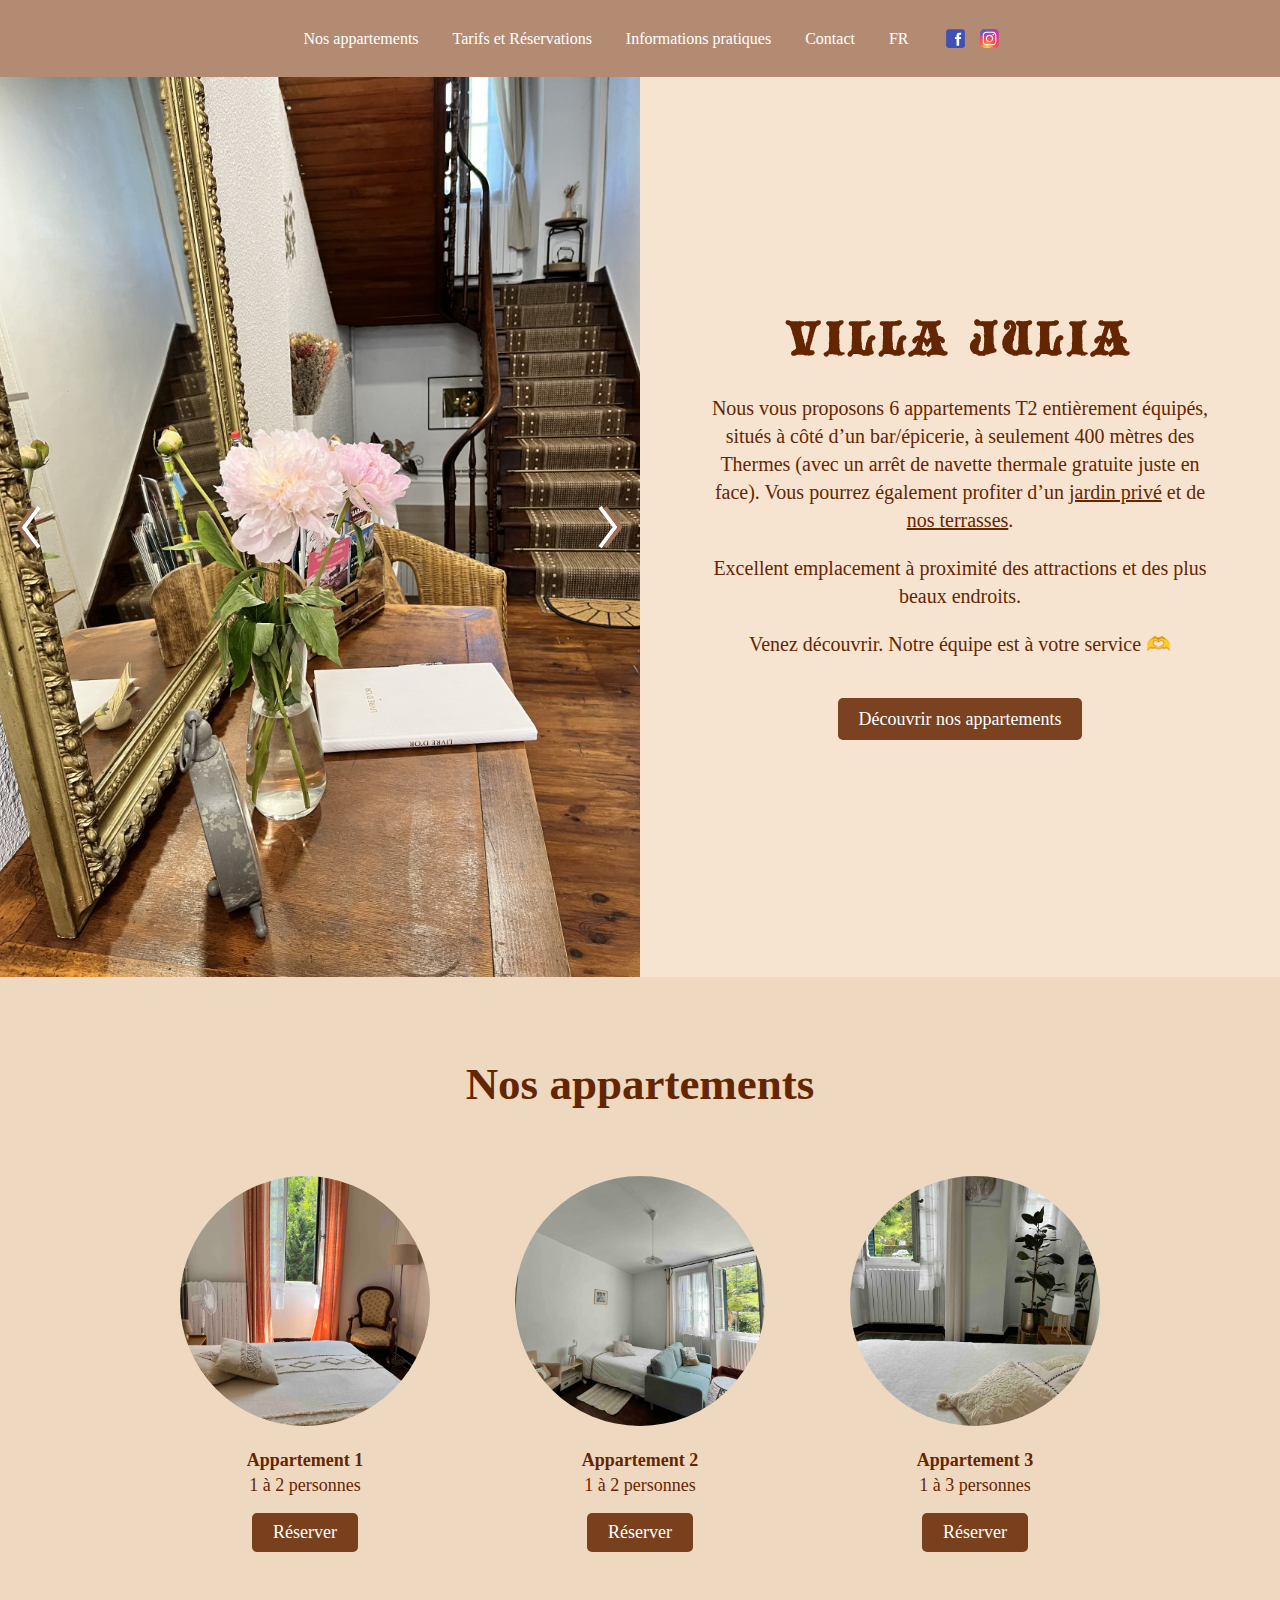
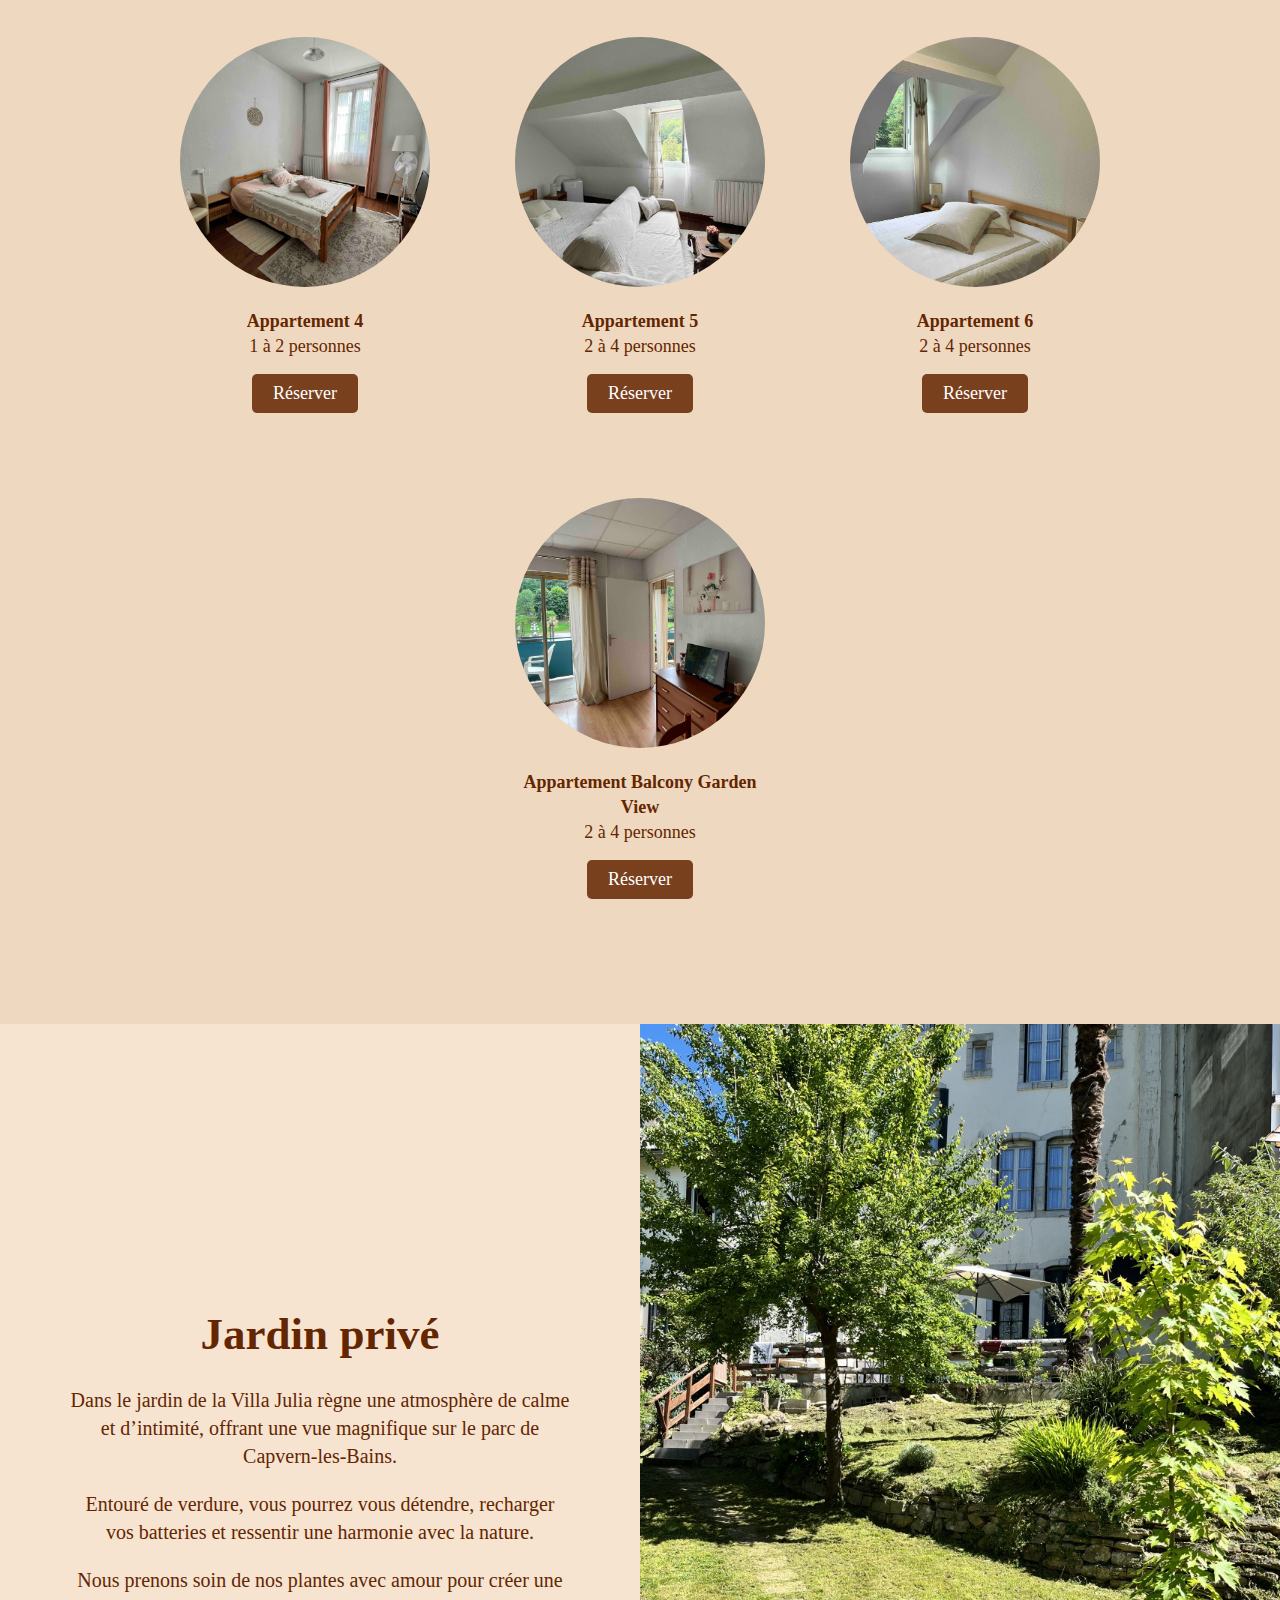
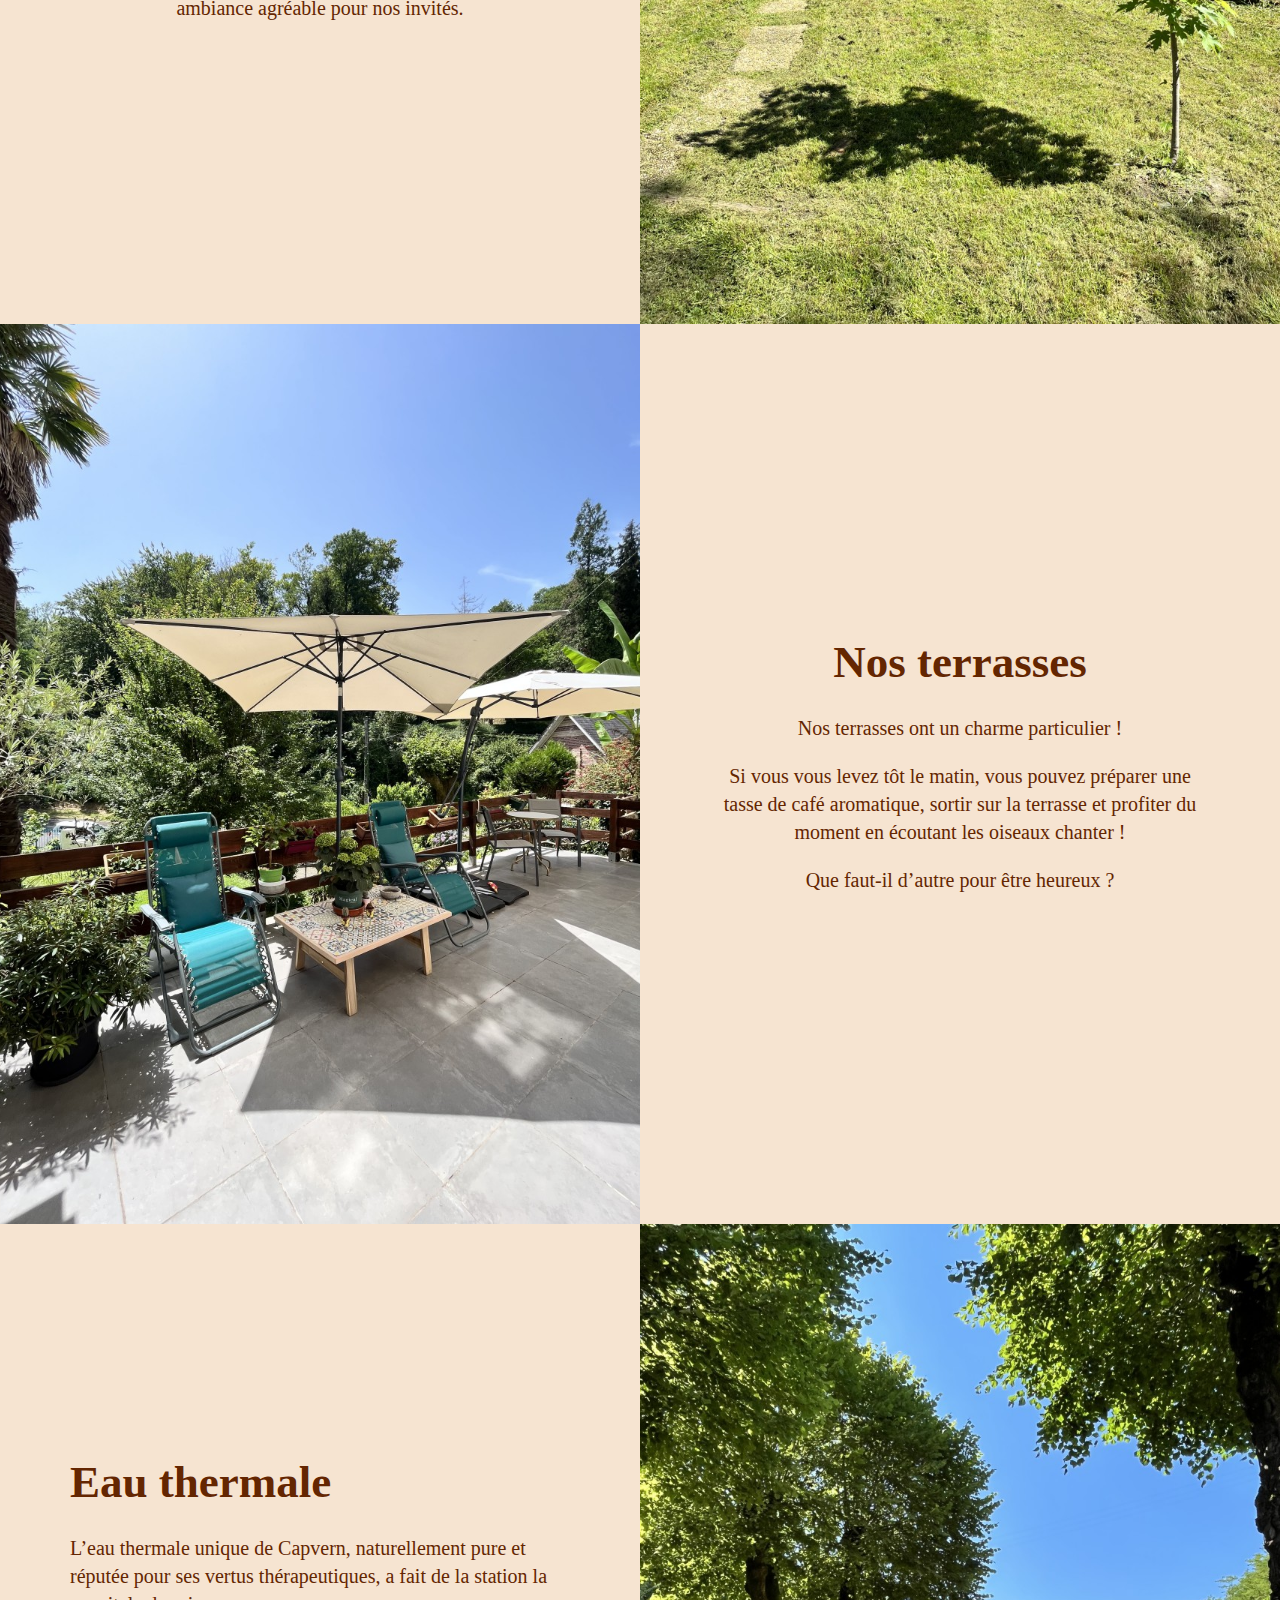
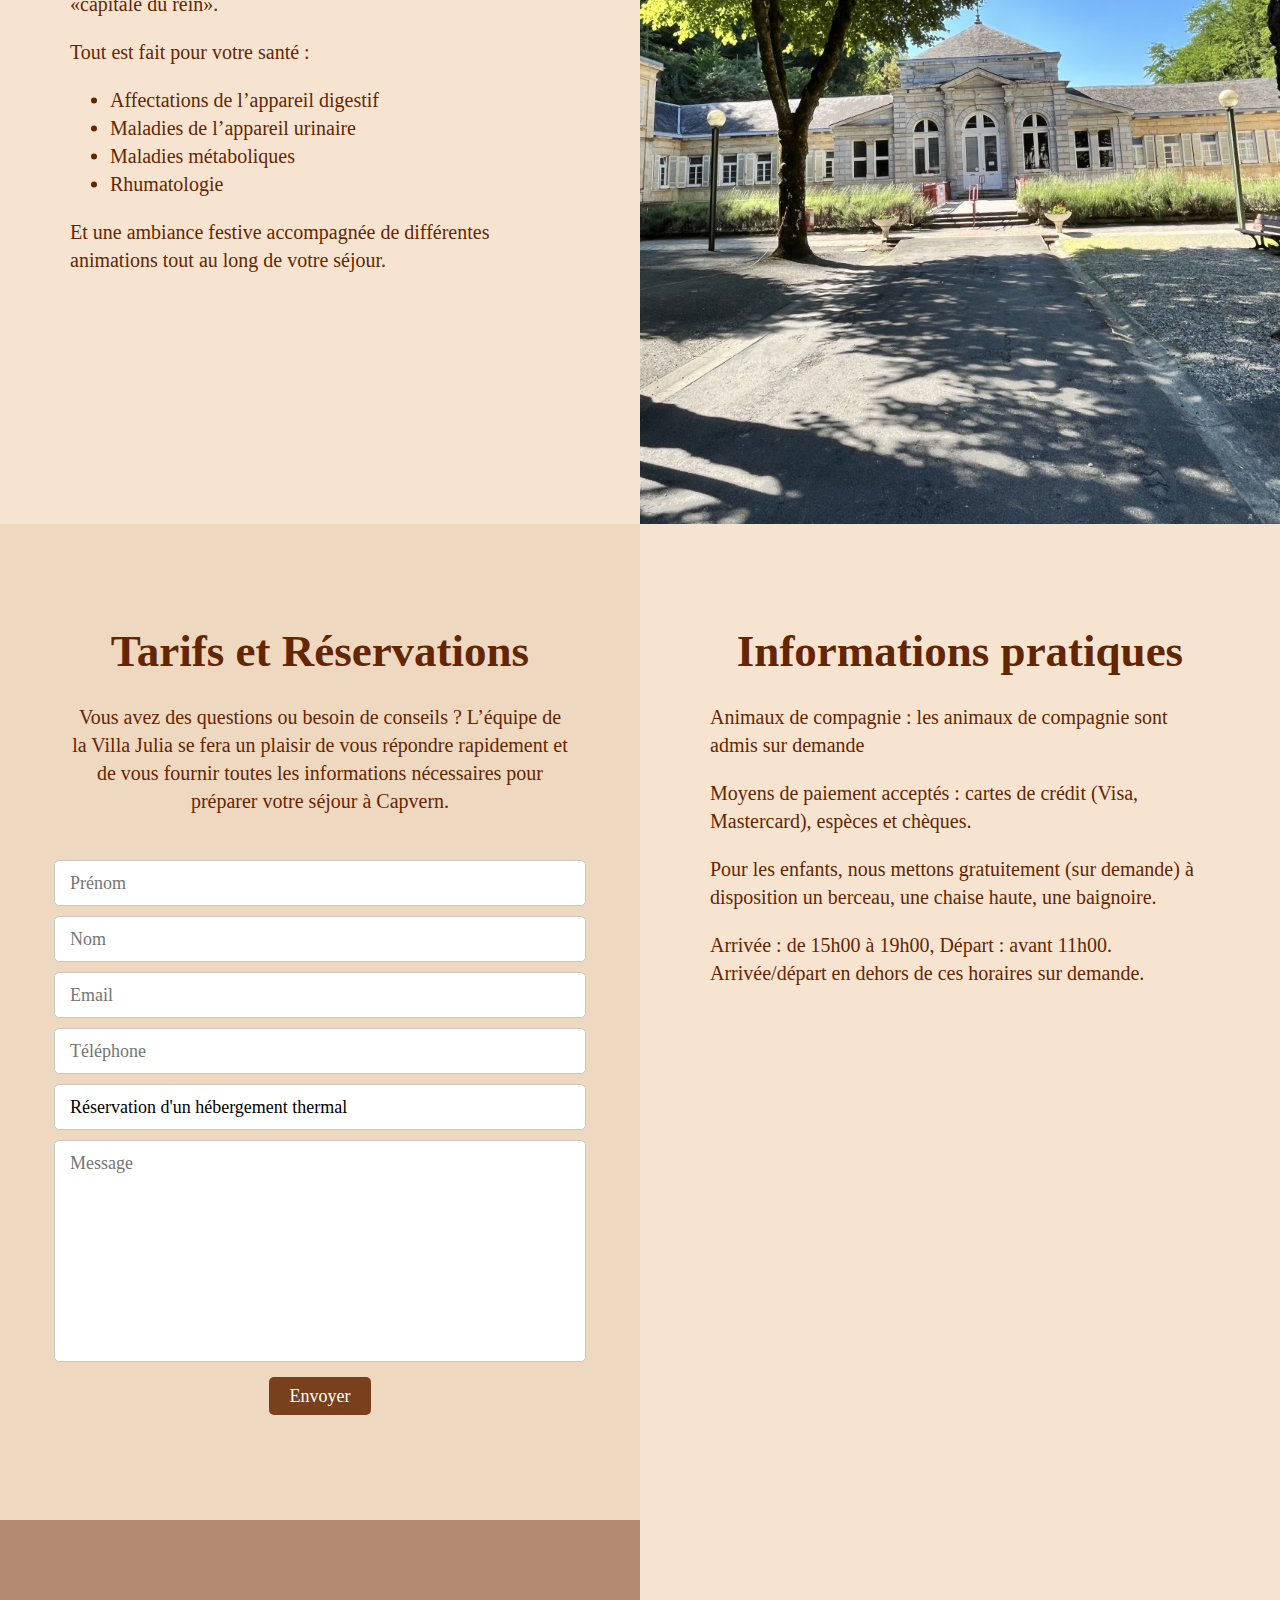
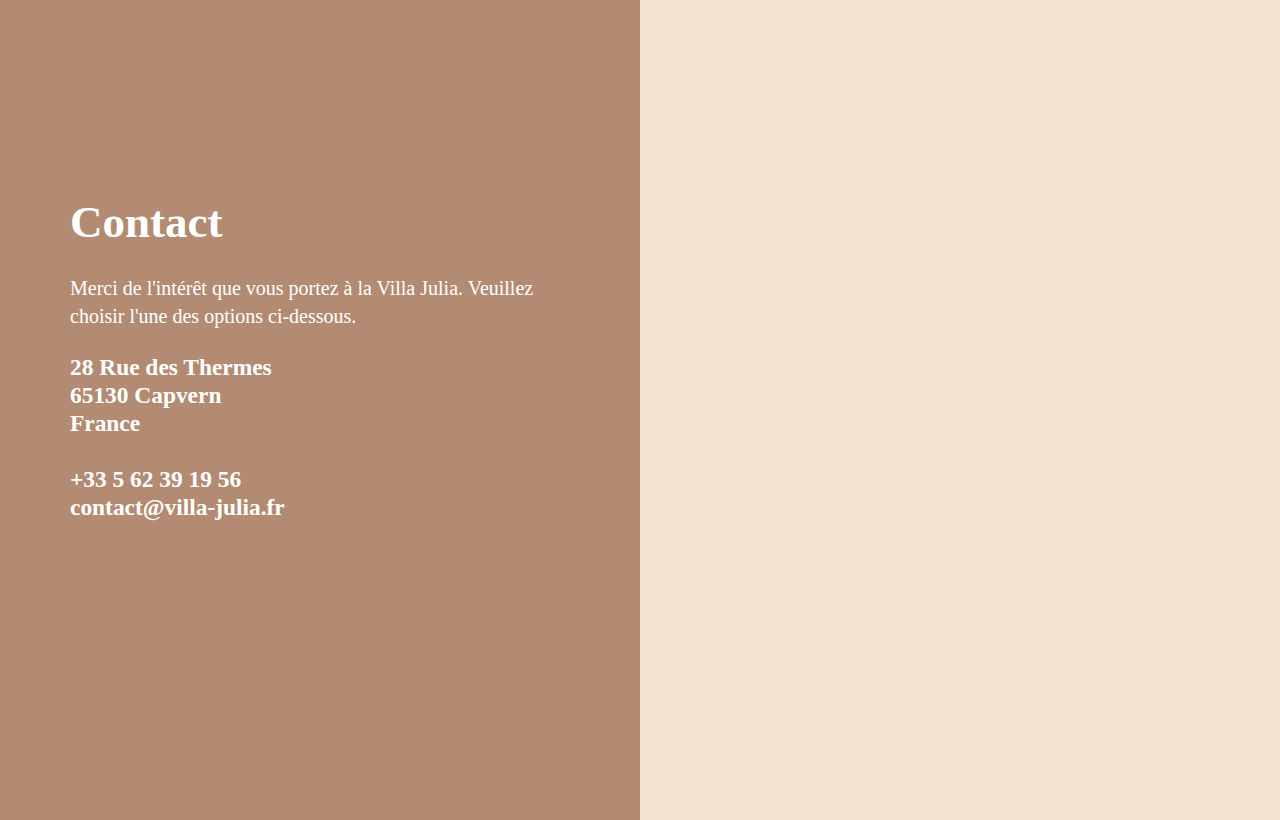
==== commit 8da126b4: "Add files via upload" ====
--- a/index.html
+++ b/index.html
@@ -1,29 +1,262 @@
 <!DOCTYPE html>
 <html lang="fr">
 <head>
-    <meta charset="utf-8">
-    <title>Villa Julia</title>
-    <meta name="robots" content="index,follow">
-    <meta name="description" id="description" property="description" content="Villa Julia">
-    <meta name="viewport" content="width=device-width, initial-scale=1.0, maximum-scale=1.0, user-scalable=0">
-    <style>
-        body, html {
-            margin: 0;
-            padding: 0;
-            width:100%;
-            height: 100%;
-            background:rgb(253,226,195);
-            text-align:center;
-        }
-
-        img {margin:5% auto 0 auto; max-width:100%; max-height:95vh; /* top: 50%; transform: translateY(-50%) ;*/ }
-
-
-
-
-    </style>
+<meta charset="utf-8">
+<title>Villa Julia</title>
+<meta name="robots" content="index,follow">
+<meta name="description" id="description" property="description" content="Villa Julia">
+<meta name="viewport" content="width=device-width, initial-scale=1.0, maximum-scale=1.0, user-scalable=0">
+<link rel="stylesheet" href="style.css">
 </head>
 <body>
-    <img src="2.jpg">
+
+
+<!-- --------------------------------------------------------------- -->
+
+
+<div id="menu">
+
+<a class="menu" href="#appartements">Nos appartements</a>
+<a class="menu" href="#reserver">Tarifs et Réservations</a>
+<a class="menu" href="#infospratiques">Informations pratiques</a>
+<a class="menu" href="#contact">Contact</a>
+<a class="menu" href="lang.html">FR</a>
+<a class="menu" href="https://www.facebook.com/share/15nTJynhbL/?mibextid=wwXIfr"><img src="facebook.svg"></a>
+<a class="menu" href="https://www.instagram.com/villajulia.capvern?igsh=MXUyZnUzeWc1OGd3YQ=="><img src="instagram.svg"></a>
+
+<span id="menumobile3">Fermer</span>
+
+</div>
+
+
+<div id="menumobile">
+
+  <span id="menumobile1">Villa Julia</span>
+  <span id="menumobile2">Menu</span>
+  
+</div>
+
+
+
+<!-- --------------------------------------------------------------- -->
+
+<div id="accueil">
+<div id="slider-accueil" class="photobg slider"></div><!--
+--><div id="villajulia" class="bloc">
+
+<div class="contenu">
+<!--img src="logo.png"-->
+<h1>Villa Julia</h1>
+<!--p>Si vous souhaitez vous éloigner du trafic routier et partir de la pollution en ville, passer du temps avec vos proches, profiter de la beauté du paysage rural et, en même temps améliorer votre santé, nous vous invitons dans nos appartements confortables à Capvern les Bains en plein cœur de Hautes Pyrénées.</p-->  
+<p>Nous vous proposons 6 appartements T2 entièrement équipés, situés à côté d’un bar/épicerie, à seulement 400 mètres des Thermes (avec un arrêt de navette thermale gratuite juste en face). Vous pourrez également profiter d’un <a href="#jardinprive">jardin privé</a> et de <a href="#terrasses">nos terrasses</a>.</p>  
+<p>Excellent emplacement à proximité des attractions et des plus beaux endroits.</p>
+<p>Venez découvrir. Notre équipe est à votre service 🫶</p>
+<a class="btn" href="#appartements">Découvrir nos appartements</a>
+</div>
+
+</div>
+</div>
+
+
+<!-- --------------------------------------------------------------- -->
+
+<div id="appartement">
+
+  <div id="fermer" class="btn">Fermer</div>
+  <div id="grand"></div>
+  <div id="appartementcontenu"></div>
+  
+  </div>
+
+
+
+<!-- --------------------------------------------------------------- -->
+ 
+ <div id="appartements">
+
+  <h1>Nos appartements</h1>
+<!--ul>
+<li>6 appartements T2 entièrement équipés</li> 
+<li>Emplacement à côté un bar/épicerie</li>
+<li>400 m des Thermes (arrêt de la navette thermale gratuite est en face)</li>
+</ul-->  
+
+  <!--select class="btn btn-light">
+    <option value="villajulia" selected>Villa Julia</option>
+  </select>
+
+  <div id="bouton-reserver"  class="btn btn-light">Sélectionner les dates</div>
+
+<select class="btn btn-light">
+  <option value="1">1 personne</option>
+  <option value="2" selected>2 personnes</option>
+  <option value="3">3 personnes</option>
+  <option value="4">4 personnes</option>
+  <option value="5">5 personnes</option>
+  <option value="6">6 personnes</option>
+  <option value="7">7 personnes</option>
+  <option value="8">8 personnes</option>
+  <option value="9">9 personnes</option>
+  <option value="10">10 personnes</option>
+</select>
+
+<div id="calendrier">
+  <div id="mois-precedent"><</div>
+  <div id="mois"></div>
+  <div id="mois-suivant">></div>
+  <div id="semaine"></div>
+  <div id="dates"></div>
+  <div id="bouton-reserver" class="btn">Enregistrer</div>
+  </div>
+
+<div id="total">
+<span class="titre">Total</span>
+<span id="montant">320</span>
+<span id="devise">EUR</span>  
+<div class="btn">Payer</div>
+</div-->
+
+
+</div>
+
+
+<!-- --------------------------------------------------------------- -->
+
+
+
+<div id="jardinprive" class="bloc">
+
+<div class="contenu">
+
+<h1>Jardin privé</h1>
+<p>Dans le jardin de la Villa Julia règne une atmosphère de calme et d’intimité, offrant une vue magnifique sur le parc de Capvern-les-Bains. </p>
+<p>Entouré de verdure, vous pourrez vous détendre, recharger vos batteries et ressentir une harmonie avec la nature. </p>
+<p>Nous prenons soin de nos plantes avec amour pour créer une ambiance agréable pour nos invités.</p>
+</div>
+
+</div><!--
+--><img class="photobg" src="jardin.jpg" style="object-position: top;" loading="lazy"><!--
+
+
+
+---------------------------------------------------------------
+
+
+--><img class="photobg pc" src="terrasse.jpg" loading="lazy"><!--
+
+--><div id="terrasses" class="bloc">
+
+<div class="contenu">
+<h1>Nos terrasses</h1>
+<p>Nos terrasses ont un charme particulier !</p> 
+<p>Si vous vous levez tôt le matin, vous pouvez préparer une tasse de café aromatique, sortir sur la terrasse et profiter du moment en écoutant les oiseaux chanter !</p>                    
+<p>Que faut-il d’autre pour être heureux ?</p>
+</div>
+
+</div>
+</div><!--
+
+--><img class="photobg mobile" src="terrasse.jpg" loading="lazy"><!--
+
+ --------------------------------------------------------------- 
+
+
+--><div class="bloc">
+
+<div class="contenu" style="text-align:left;">
+
+<h1>Eau thermale</h1>
+
+<p>L’eau thermale unique de Capvern, naturellement pure et réputée pour ses vertus thérapeutiques, a fait de la station la «capitale du rein».</p>
+
+<p>Tout est fait pour votre santé :</p>
+
+<ul>
+<li>Affectations de l’appareil digestif</li>
+<li>Maladies de l’appareil urinaire</li>
+<li>Maladies métaboliques</li>
+<li>Rhumatologie</li>
+</ul>
+
+<p>Et une ambiance festive accompagnée de différentes animations tout au long de votre séjour.</p> 
+
+
+</div>
+
+</div><!--
+--><img class="photobg" src="thermes.jpg" loading="lazy"><!--
+
+
+ --------------------------------------------------------------- 
+
+--><div id="reserver">
+
+  <h1>Tarifs et Réservations</h1>
+
+  <p>Vous avez des questions ou besoin de conseils ? L’équipe de la Villa Julia se fera un plaisir de vous répondre rapidement et de vous fournir toutes les informations nécessaires pour préparer votre séjour à Capvern.</p>
+
+
+<form id="formulaire">
+<input type="text" name="prenom" placeholder="Prénom">
+<input type="text" name="nom" placeholder="Nom" required>
+<input type="email" name="email" placeholder="Email" required>
+<input type="tel" name="tel" placeholder="Téléphone">
+<select name="sujet">
+<option value="Réservation d'un hébergement thermal">Réservation d'un hébergement thermal</option>
+<option value="Réservation d'un hébergement touristique">Réservation d'un hébergement touristique</option>
+<option value="Demande de devis">Demande de devis</option>
+<option value="Autre">Autre</option>
+</select>
+<textarea name="message" placeholder="Message" required></textarea>
+<button id="un" class="btn" type="submit">Envoyer</button>
+<p id="deux" class="succes">Votre message a été envoyé avec succès. Nous vous répondrons rapidement.</p>
+</form>
+
+
+</div><!--
+
+
+--------------------------------------------------------------- 
+
+--><div id="infospratiques">
+
+  <h1>Informations pratiques</h1>
+
+<p>Animaux de compagnie : les animaux de compagnie sont admis sur demande</p>
+<p>⁠Moyens de paiement acceptés : cartes de crédit (Visa, Mastercard), espèces et chèques.</p>
+<p>Pour les enfants, nous mettons gratuitement (sur demande) à disposition un berceau, une chaise haute, une baignoire.</p>
+<p>Arrivée : de 15h00 à 19h00, Départ : avant 11h00. Arrivée/départ en dehors de ces horaires sur demande.</p>
+
+</div><!--
+
+
+ --------------------------------------------------------------- 
+
+
+--><div id="contact" class="bloc">
+
+<div class="texte contenu">
+<h1>Contact</h1>
+<p>Merci de l'intérêt que vous portez à la Villa Julia. Veuillez choisir l'une des options ci-dessous.</p>
+
+<h3>
+28 Rue des Thermes<br>
+65130 Capvern<br>
+France<br>
+<br>
++33 5 62 39 19 56<br>
+contact@villa-julia.fr
+</h3>
+</div>
+
+</div><!--
+
+--><iframe id="googlemap" src="https://www.google.com/maps/embed?pb=!1m14!1m8!1m3!1d182.0144920058703!2d0.308665!3d43.120655000000006!3m2!1i1024!2i768!4f13.1!3m3!1m2!1s0x12a84b0012371f8b%3A0x85b29ae67cb67532!2sVilla%20Julia!5e0!3m2!1sen!2sch!4v1732540593341!5m2!1sen!2sch" style="border:0;" allowfullscreen="" loading="lazy" referrerpolicy="no-referrer-when-downgrade"></iframe>
+
+
+<!-- --------------------------------------------------------------- -->
+<script src="code.js"></script>
+
+
 </body>
 </html>--- a/style.css
+++ b/style.css
@@ -0,0 +1,193 @@
+
+@font-face {
+  font-family: 'BlackmoorCom'; /* Nom que vous donnerez à la police */
+  src: url('BlackmoorCom/BlackmoorCom.woff2') format('woff2'), /* Chemin vers la police */
+       url('BlackmoorCom/BlackmoorCom.woff') format('woff'), /* Fournir plusieurs formats pour une meilleure compatibilité */
+       url('BlackmoorCom/BlackmoorCom.ttf') format('truetype');
+  font-weight: normal; /* Poids de la police */
+  font-style: normal; /* Style de la police */
+}
+
+:root {
+--beige: rgb(246, 228, 209);
+--beige2: rgb(239, 216, 192);
+--beige3: rgb(242, 224, 203);
+--marron: rgb(100,38,1);
+--marron2: rgb(179, 139, 114);
+--marron3: rgba(100,38,1,0.85);
+--marron4: rgba(179,139,114,0.85);
+--2marron: rgb(69,52,42);
+}
+
+
+body, html {
+font-family: -apple-system, BlinkMacSystemFont, "Segoe UI", Roboto, Oxygen-Sans, Ubuntu, Cantarell, "Helvetica Neue", sans-serif;
+font-family: Georgia, "Palatino Linotype", "Book Antiqua", Palatino, "Cambria", "Garamond", "Bodoni MT", Times, "Times New Roman", serif;
+margin: 0;
+padding: 0;
+width:100%;
+height: 100%;
+background:var(--beige);
+line-height:0;
+}
+
+/*select {appearance: none; -moz-appearance: none; -webkit-appearance: none; border: 0; padding: 0; margin: 0; background: transparent; color: inherit; font-family: Georgia, "Palatino Linotype", "Book Antiqua", Palatino, "Cambria", "Garamond", "Bodoni MT", Times, "Times New Roman", serif; }*/
+a {text-decoration:none; color:white;}
+
+h1 {font-family: Georgia, "Palatino Linotype", "Book Antiqua", Palatino, "Cambria", "Garamond", "Bodoni MT", Times, "Times New Roman", serif; font-size:45px;  color:var(--marron); padding:0; margin:0; line-height:120%; margin-bottom:25px; }
+
+
+.photobg {position:relative; margin:0; width:50%; height:100vh; display:inline-block;  object-fit: cover; object-position: center; background-position: center; background-repeat: no-repeat; background-size: cover;}
+.bloc {position:relative; margin:0; width:50%; height:100vh; display:inline-block;  text-align:center;}
+.contenu {  margin:0 auto; width:500px; font-size:20px; color: var(--marron); line-height:1.4em; }
+.contenu img { width:200px; margin-bottom:15px;  }
+.contenu p a {color:var(--marron); text-decoration:underline; }
+.contenu p a:hover {text-decoration:none; }
+.mobile {display:none;}
+
+
+.slider .precedent {position:absolute; top:calc(50% - 25px); left:5px; width:50px; cursor:pointer; }
+.slider .suivant {position:absolute; top:calc(50% - 25px); right:5px; width:50px; cursor:pointer; }
+
+@media screen and (min-width: 750px) {
+  .contenu {position:absolute; left:50%; top: 50%; transform: translateX(-50%) translateY(-50%) ;}
+}
+
+@media screen and (max-width: 1150px) {.contenu {width:400px;}}
+@media screen and (max-width: 950px) {.contenu {width:300px;}}
+
+@media screen and (max-width: 750px) {
+  .photobg {width:100%; height:100vh;}
+  .bloc {width:100%; height:auto; padding:0; margin:0; }
+  .contenu {width:calc(100% - 50px); padding:60px 25px 50px 25px; margin:0; }
+  .pc {display:none;}
+  .mobile {display:block;}
+  h1 {font-size:35px;}
+}
+
+
+.btn {display:inline-block; background:var(--marron3); color:white; padding:7px 21px; margin:5px;  border-radius:5px; font-size:18px; text-align:center;  }
+.btn-light { background:var(--beige); border:solid 1px var(--marron); color:var(--marron); }
+.btn:hover { cursor:pointer;opacity:0.9; }
+
+
+#menu {z-index:100; width:100%; background:var(--marron2); padding:25px 0; color:white; font-weight:400; font-size:16px; text-align:center; }
+#menu div, #menu a {margin:1px 15px; color:white; vertical-align:middle; display:inline-block; }
+#menu span:hover, #menu a:hover {cursor:pointer; text-decoration:underline;  }
+#menu img {width:25px;margin-right:-25px;}
+
+#menumobile1 {position:absolute; left:25px;}
+#menumobile2 {position:absolute; right:25px;}
+#menumobile3 {display:none; position:fixed; top:15px; right:25px;}
+
+@media screen and (min-width: 750px) {
+  #menumobile {display:none; }
+}
+@media screen and (max-width: 750px) {
+  #menu {display:none; position:fixed; height:100vh; line-height:150%; padding-top:100px; }
+  #menu div, #menu a {display:block; font-size:32px; margin:40px 0;}
+  #menumobile {width:100%; line-height:0%; z-index:100; position:absolute; background:var(--marron4); padding:25px 0; color:white; font-weight:400;}
+  #menumobile3 {display:block;}
+}
+
+#accueil {text-align:center;}
+#accueil h1 {font-family: 'BlackmoorCom', Georgia, "Palatino Linotype", "Book Antiqua", Palatino, "Cambria", "Garamond", "Bodoni MT", Times, "Times New Roman", serif; text-transform:uppercase; font-size:50px;  letter-spacing:4px; word-spacing:5px; margin-bottom:25px; text-align:center;}
+#accueil .btn {margin-top:20px; }
+
+@media screen and (max-width: 700px) {
+#accueil h1 {font-size:45px;}
+}
+
+
+
+#appartements { color:var(--marron); width:calc(100% - 80px); background:var(--beige2); text-align:center; font-size:20px; padding:80px 40px; line-height:125%;  }
+#appartements a {color:var(--marron); }
+#appartements h1 {/*margin-bottom:50px;*/}
+#appartements p, #appartements ul {text-align:left; width:400px; margin:20px auto; line-height:150%; }
+#appartements .appartement {width:250px; font-size:18px; margin:40px; display:inline-block; vertical-align:top; }
+#appartements .appartement:hover {cursor:pointer; opacity:0.9; }
+#appartements .appartement img {height:250px; width:250px;  object-fit: cover; object-position: center; border-radius:50%; margin-bottom:15px; }
+#appartements .appartement .titre {margin-bottom:0px; font-weight:600;}
+#appartements .appartement .soustitre {margin-bottom:10px;}
+#appartements #total {display:inline-block; background:var(--beige); border:solid 1px var(--marron); border-radius:10px; margin-top:20px; padding: 20px 20px 20px 30px; }
+#appartements #total #devise {margin-right:10px; }
+#appartements #total .titre { font-weight:900; margin-right:20px;}
+
+@media screen and (max-width: 700px) {
+#appartements p, #appartements ul { width:calc(100% - 50px); }
+#appartements {width:100%;padding:50px 0;}
+#appartements .appartement {width:calc(50% - 40px); margin:30px 10px; padding:0; }
+#appartements .appartement img {border-radius:5px; width:100%; height:250px; } 
+}
+
+
+
+#appartement {display:none; text-align:center; background:var(--beige3); color:var(--marron); width:100%; line-height:150%; padding-bottom:50px;  }
+#appartement .btn { margin:30px 0;}
+#appartement #grand img, #appartement #grand video {height:500px;  margin-bottom:5px; border-radius:5px; text-align:center; }
+#appartement .photo {height:80px; margin:5px; border-radius:5px; cursor:pointer;  }
+#appartement #appartementcontenu .photo {background:var(--marron); }
+#appartement #appartementcontenu .photo:hover {opacity:0.9;}
+#appartement .titre {width:700px; margin:50px auto 30px auto; font-size:30px; font-weight:600; line-height:135%; }
+#appartement .texte {width:700px; text-align:left; margin:15px auto; font-size:18px;}
+
+@media screen and (max-width: 750px) {
+#appartement #grand img, #appartement #grand video {height:70vh; max-width:90%; }
+#appartement .titre {width:calc(100% - 50px); }
+#appartement .texte {width:calc(100% - 50px); }
+}
+
+
+#reserver { width:50%; display:inline-block; vertical-align:top; background:var(--beige2); text-align:center; padding: 100px 0; line-height:150%; }
+#reserver h1 {margin-left:25px; margin-right:25px; }
+#reserver p { width:500px; font-size:20px; color: var(--marron); line-height:1.4em; margin-bottom:45px; margin-left:auto; margin-right:auto; }
+#reserver input, #reserver select, #reserver textarea {all:unset; width:500px; display:block; font-size:18px; background:white; border:solid 1px rgb(200,200,200); color:black; padding:10px 15px; margin:10px auto; border-radius:5px; text-align:left; font-weight:400; }
+#reserver textarea {height:200px;}
+#reserver button {all:unset; background:var(--marron3); color:white; padding:7px 21px; margin:5px;  border-radius:5px; font-size:18px; text-align:center;}
+#deux {display:none;}
+
+@media screen and (max-width: 1100px) {
+#reserver p, #reserver input, #reserver select, #reserver textarea {width:calc(100% - 50px); }
+}
+
+@media screen and (max-width: 750px) {
+  #reserver {width:100%; padding:60px 0 50px 0;}
+}
+
+#infospratiques { width:50%; display:inline-block; vertical-align:top; text-align:center; padding: 100px 0; line-height:150%; }
+#infospratiques h1 {margin-left:25px; margin-right:25px; }
+#infospratiques p {width:500px; font-size:20px; color: var(--marron); line-height:1.4em; text-align:left; margin-left:auto; margin-right:auto; }
+
+@media screen and (max-width: 1100px) {
+#infospratiques p {width:calc(100% - 50px); }
+}
+
+@media screen and (max-width: 750px) {
+  #infospratiques {width:100%; padding:60px 0 50px 0;}
+}
+
+/*
+#calendrier { text-align:left; background:var(--beige); border:solid 1px var(--marron); margin:5px auto; padding:20px 10px 10px 10px; border-radius:10px; display:none; position:relative; width:280px; -webkit-touch-callout: none; -webkit-user-select: none; -khtml-user-select: none; -moz-user-select: none; -ms-user-select: none; user-select: none;}
+
+#calendrier #mois {text-transform:capitalize; text-align:center; font-weight:900; margin:0 10px 20px 10px;}
+#calendrier #mois-precedent, #calendrier #mois-suivant { cursor:pointer;  }
+#calendrier #mois-precedent {position:absolute; top:20px; left:20px;}
+#calendrier #mois-suivant {position:absolute; top:20px; right:20px;}
+
+#calendrier .semaine {width:40px; height:25px; display:inline-block; text-align:center;}
+#calendrier #espace {height:30px; display:none; vertical-align:middle; }
+
+#calendrier .date {width:40px; padding:7px 0; display:inline-block; text-align:center; font-weight:900; opacity:0.25; }
+
+#calendrier .noir {opacity:1;  }
+#calendrier .noir:hover{background:rgba(0,0,0,0.05); border-radius:10px; cursor:pointer; }
+
+#calendrier .btn {width:calc(100% - 50px); margin-top:20px; }
+*/
+
+#contact {background:var(--marron2); color:white; display:inline-block; }
+#contact h1 {color:white;}
+#contact .contenu { color:white; text-align:left;}
+
+#googlemap {width:50%; height:100vh; display:inline-block; }
+@media screen and (max-width: 750px) {#googlemap {width:100%; }}
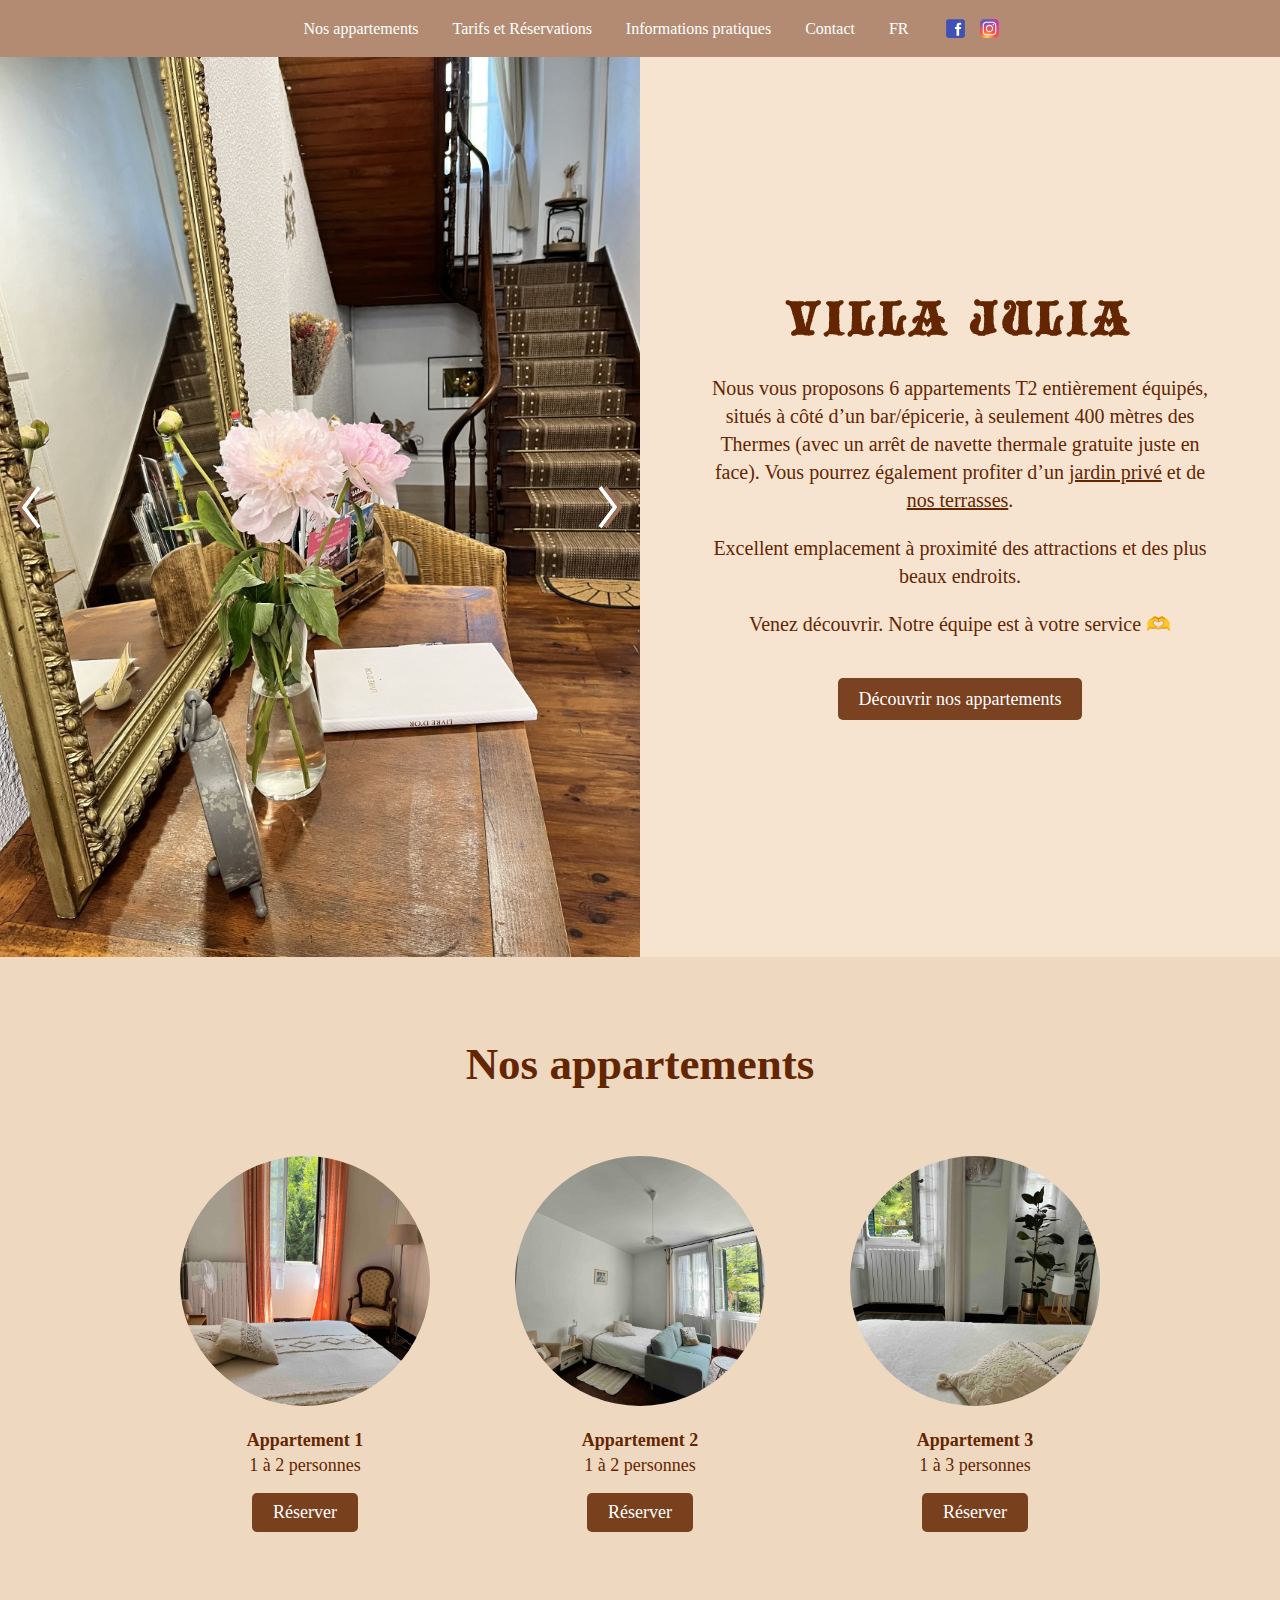
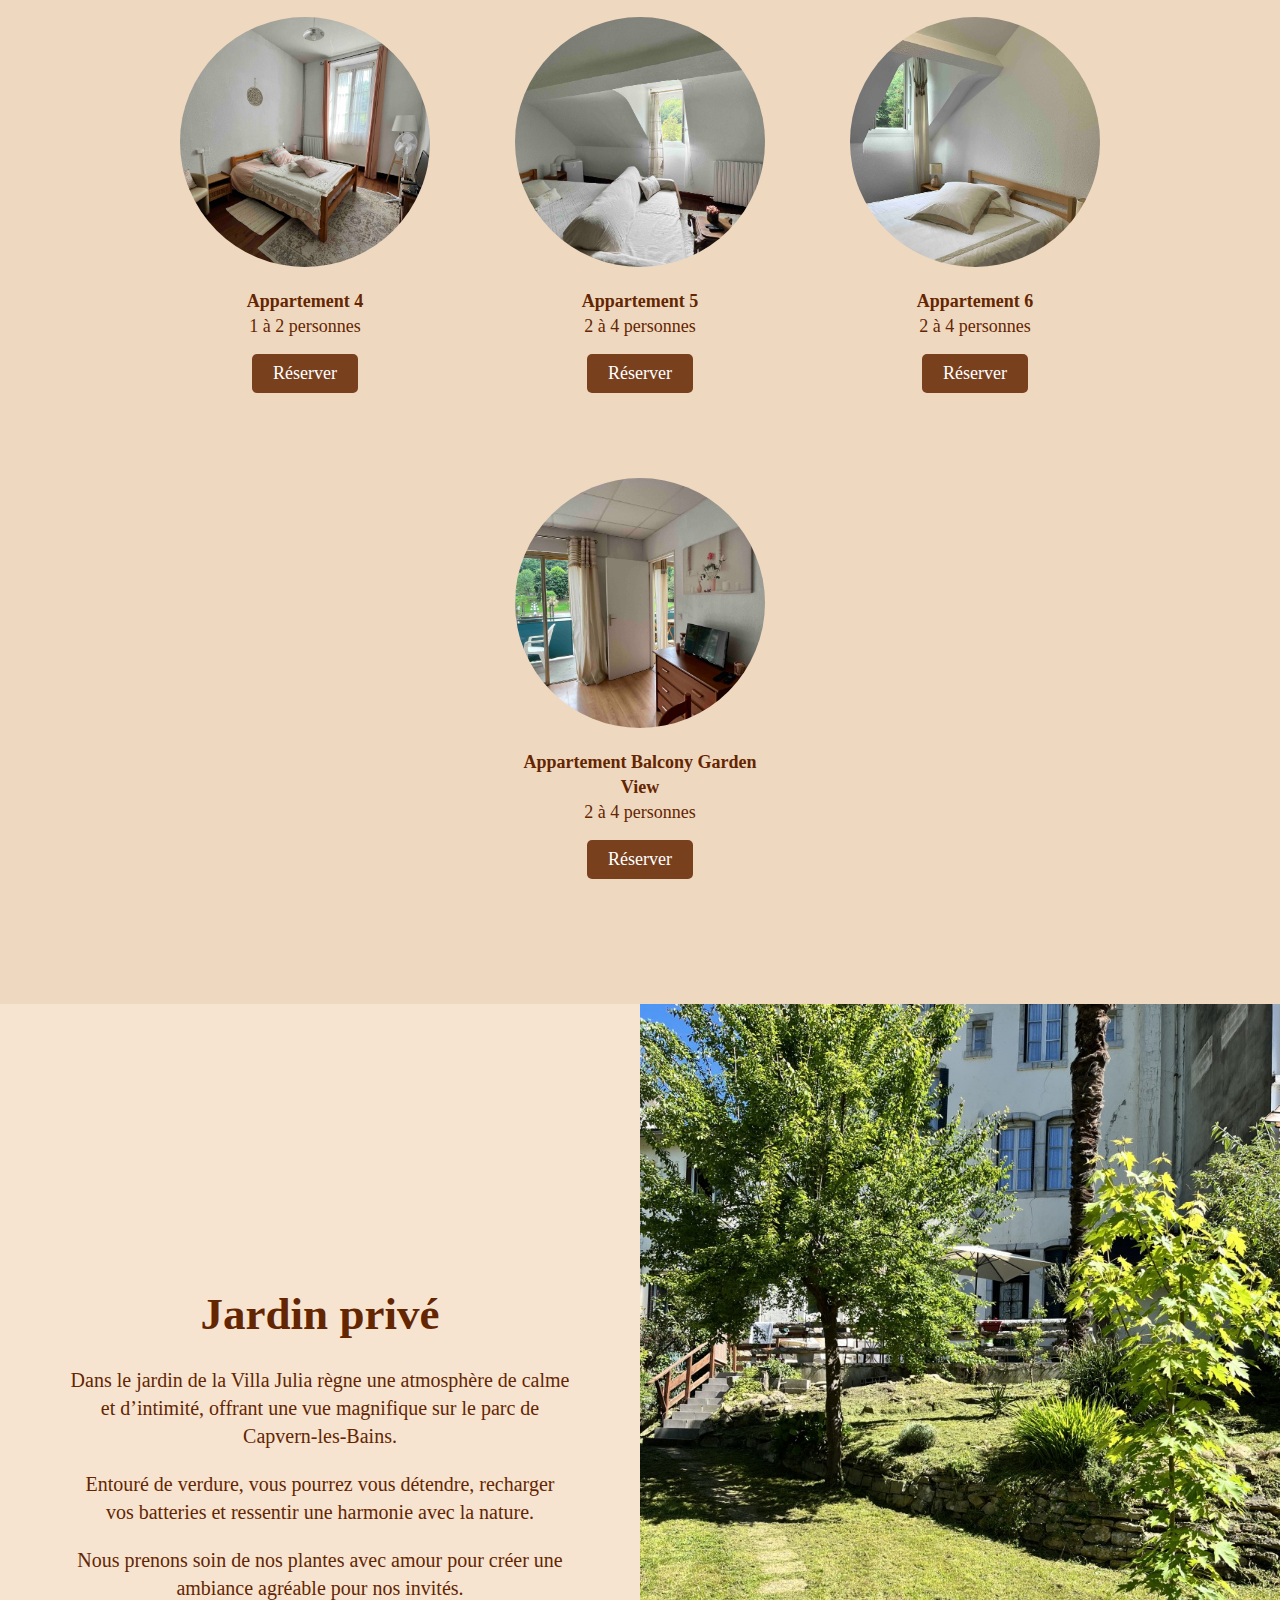
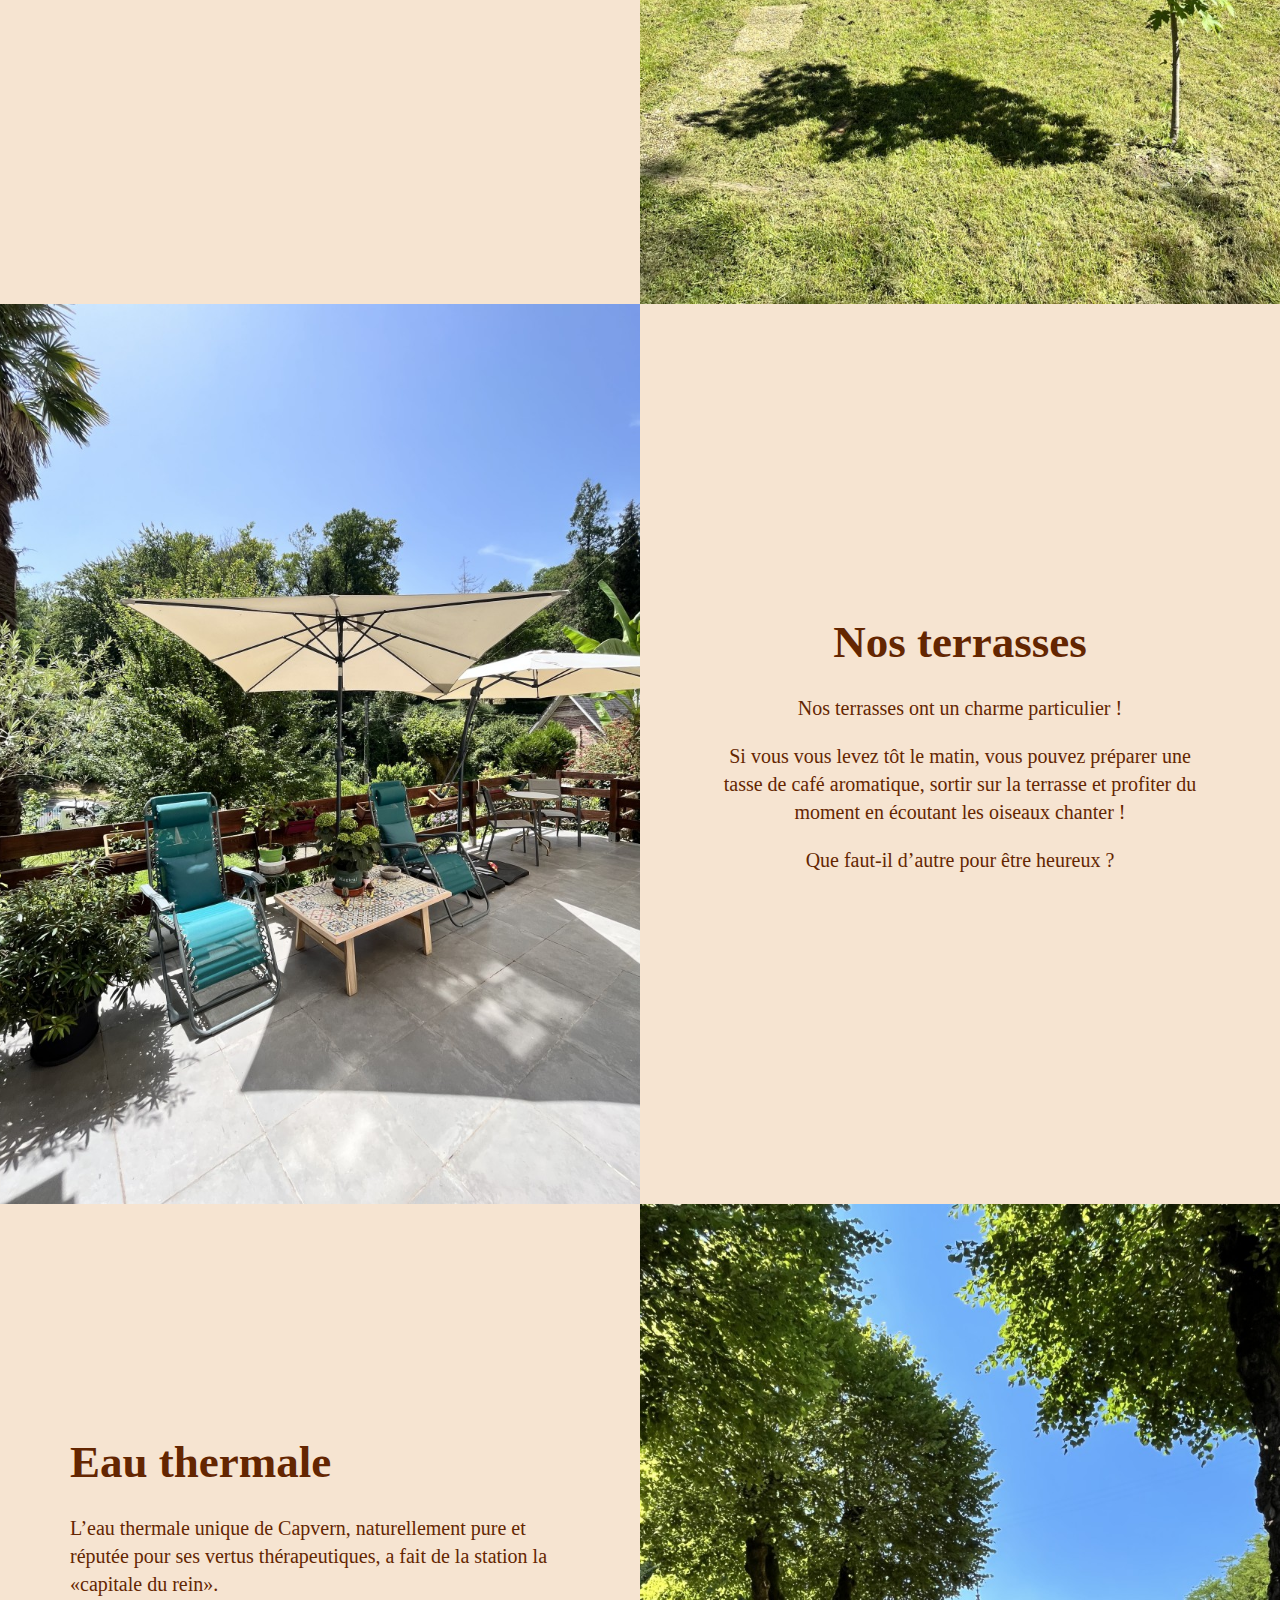
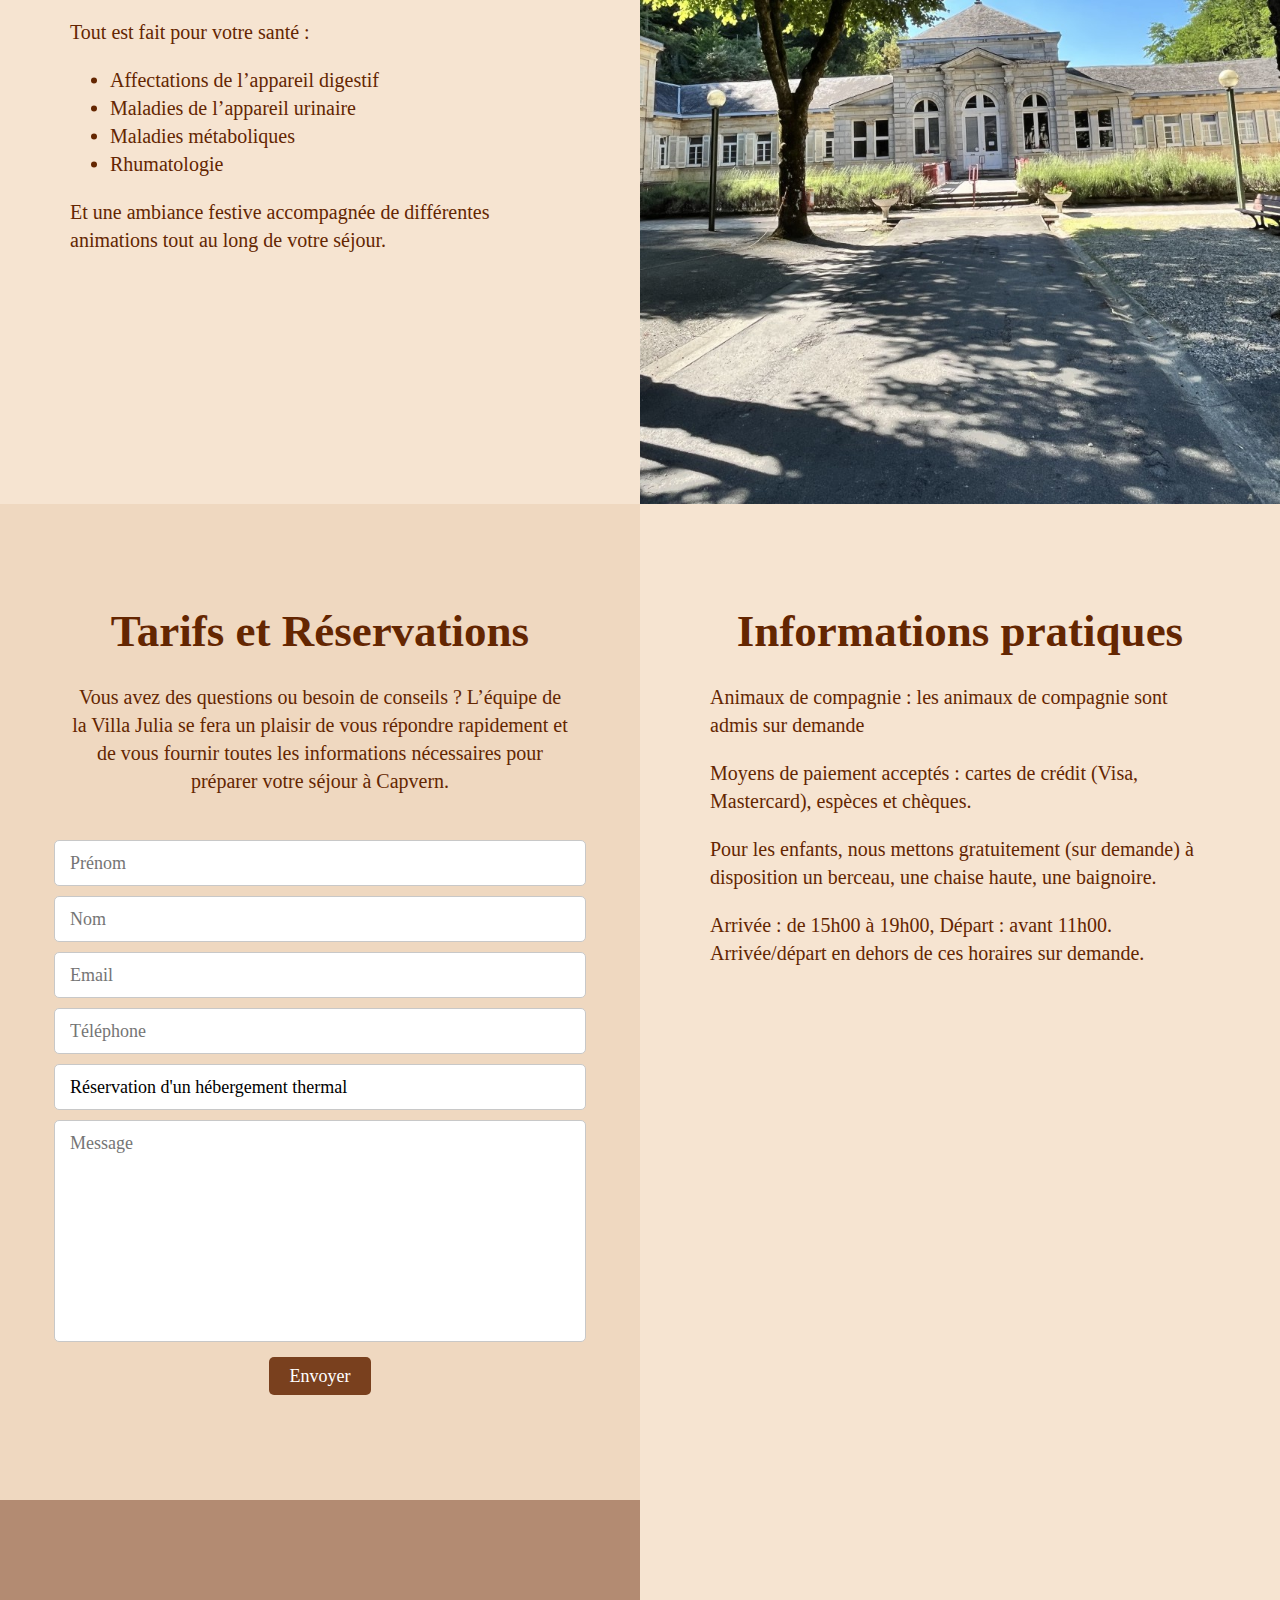
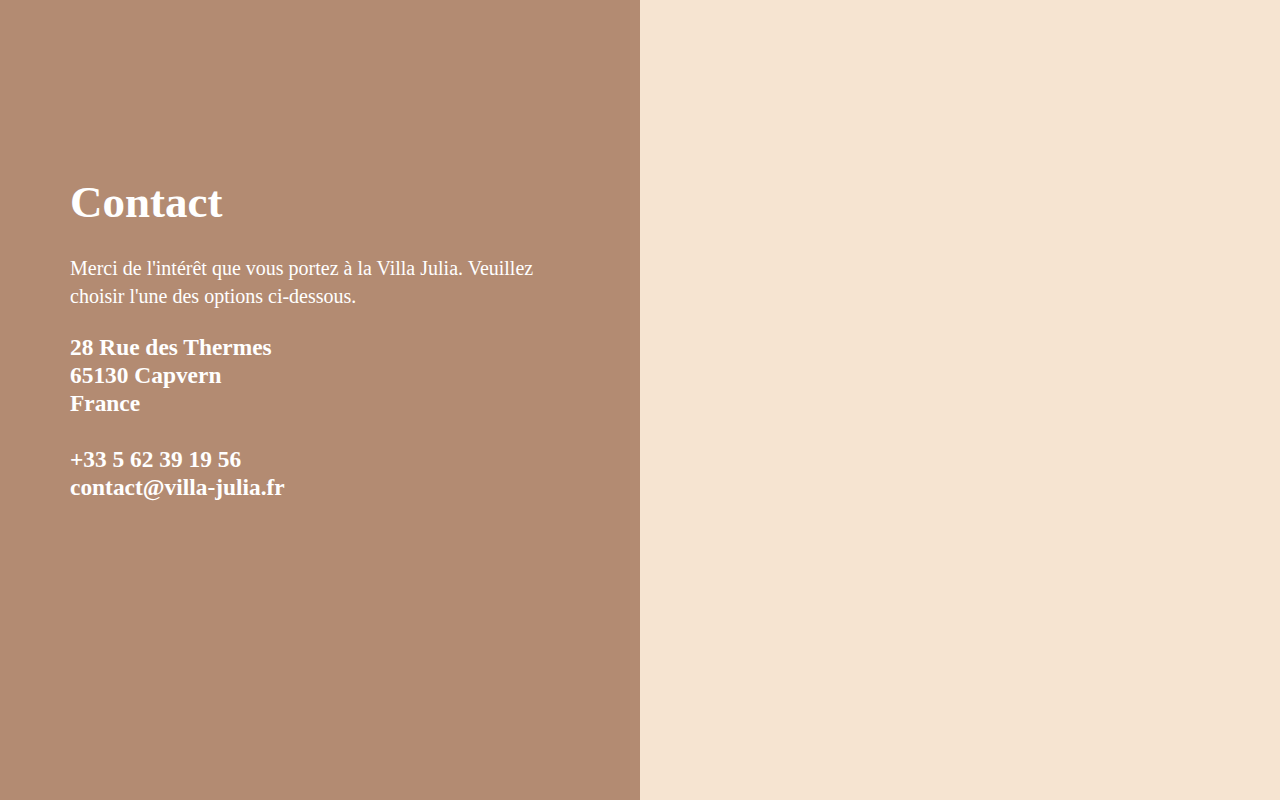
==== commit 40a23189: "Add files via upload" ====
--- a/index.html
+++ b/index.html
@@ -21,8 +21,9 @@
 <a class="menu" href="#infospratiques">Informations pratiques</a>
 <a class="menu" href="#contact">Contact</a>
 <a class="menu" href="lang.html">FR</a>
-<a class="menu" href="https://www.facebook.com/share/15nTJynhbL/?mibextid=wwXIfr"><img src="facebook.svg"></a>
-<a class="menu" href="https://www.instagram.com/villajulia.capvern?igsh=MXUyZnUzeWc1OGd3YQ=="><img src="instagram.svg"></a>
+
+<a class="pc" href="https://www.facebook.com/share/15nTJynhbL/?mibextid=wwXIfr"><img src="facebook.svg"></a>
+<a class="pc" href="https://www.instagram.com/villajulia.capvern?igsh=MXUyZnUzeWc1OGd3YQ=="><img src="instagram.svg"></a>
 
 <span id="menumobile3">Fermer</span>
 
@@ -33,7 +34,12 @@
 
   <span id="menumobile1">Villa Julia</span>
   <span id="menumobile2">Menu</span>
-  
+
+  <span class="social">
+  <a href="https://www.facebook.com/share/15nTJynhbL/?mibextid=wwXIfr"><img src="facebook.svg"></a>
+  <a href="https://www.instagram.com/villajulia.capvern?igsh=MXUyZnUzeWc1OGd3YQ=="><img src="instagram.svg"></a>
+  </span>
+
 </div>
 
 
--- a/style.css
+++ b/style.css
@@ -61,6 +61,7 @@
   .bloc {width:100%; height:auto; padding:0; margin:0; }
   .contenu {width:calc(100% - 50px); padding:60px 25px 50px 25px; margin:0; }
   .pc {display:none;}
+  .pc img {display:none;}
   .mobile {display:block;}
   h1 {font-size:35px;}
 }
@@ -71,7 +72,7 @@
 .btn:hover { cursor:pointer;opacity:0.9; }
 
 
-#menu {z-index:100; width:100%; background:var(--marron2); padding:25px 0; color:white; font-weight:400; font-size:16px; text-align:center; }
+#menu {z-index:100; width:100%; background:var(--marron2); padding:15px 0; color:white; font-weight:400; font-size:16px; text-align:center; }
 #menu div, #menu a {margin:1px 15px; color:white; vertical-align:middle; display:inline-block; }
 #menu span:hover, #menu a:hover {cursor:pointer; text-decoration:underline;  }
 #menu img {width:25px;margin-right:-25px;}
@@ -79,6 +80,8 @@
 #menumobile1 {position:absolute; left:25px;}
 #menumobile2 {position:absolute; right:25px;}
 #menumobile3 {display:none; position:fixed; top:15px; right:25px;}
+#menumobile .social {position:absolute; top:10px; left:calc(50% - 35px);}
+#menumobile .social img {width:25px; margin:0 5px; }
 
 @media screen and (min-width: 750px) {
   #menumobile {display:none; }
@@ -86,8 +89,9 @@
 @media screen and (max-width: 750px) {
   #menu {display:none; position:fixed; height:100vh; line-height:150%; padding-top:100px; }
   #menu div, #menu a {display:block; font-size:32px; margin:40px 0;}
-  #menumobile {width:100%; line-height:0%; z-index:100; position:absolute; background:var(--marron4); padding:25px 0; color:white; font-weight:400;}
+  #menumobile {width:100%; text-align:center; line-height:0%; z-index:100; position:absolute; background:var(--marron4); padding:25px 0; color:white; font-weight:400;}
   #menumobile3 {display:block;}
+  #menu img {width:35px; margin-right:0; margin-bottom:-20px;}
 }
 
 #accueil {text-align:center;}
@@ -191,3 +195,6 @@
 
 #googlemap {width:50%; height:100vh; display:inline-block; }
 @media screen and (max-width: 750px) {#googlemap {width:100%; }}
+
+
+
